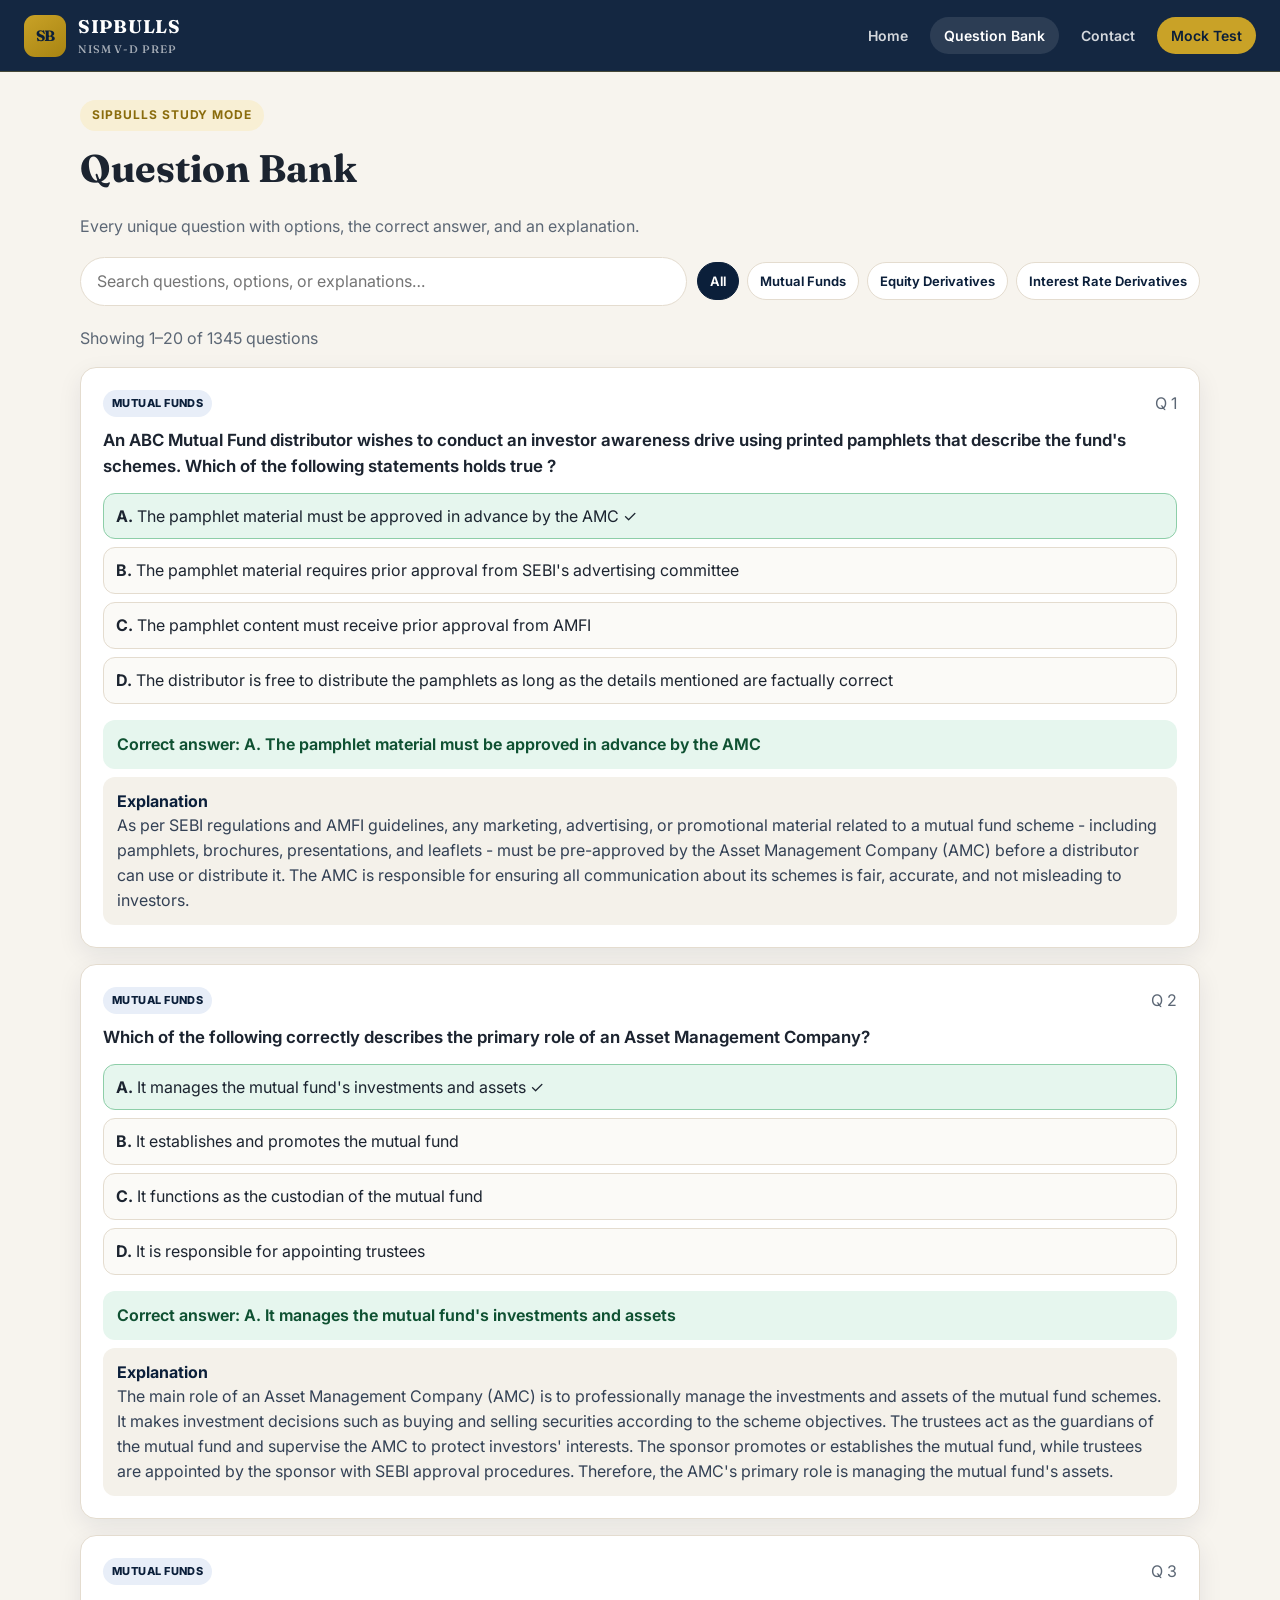
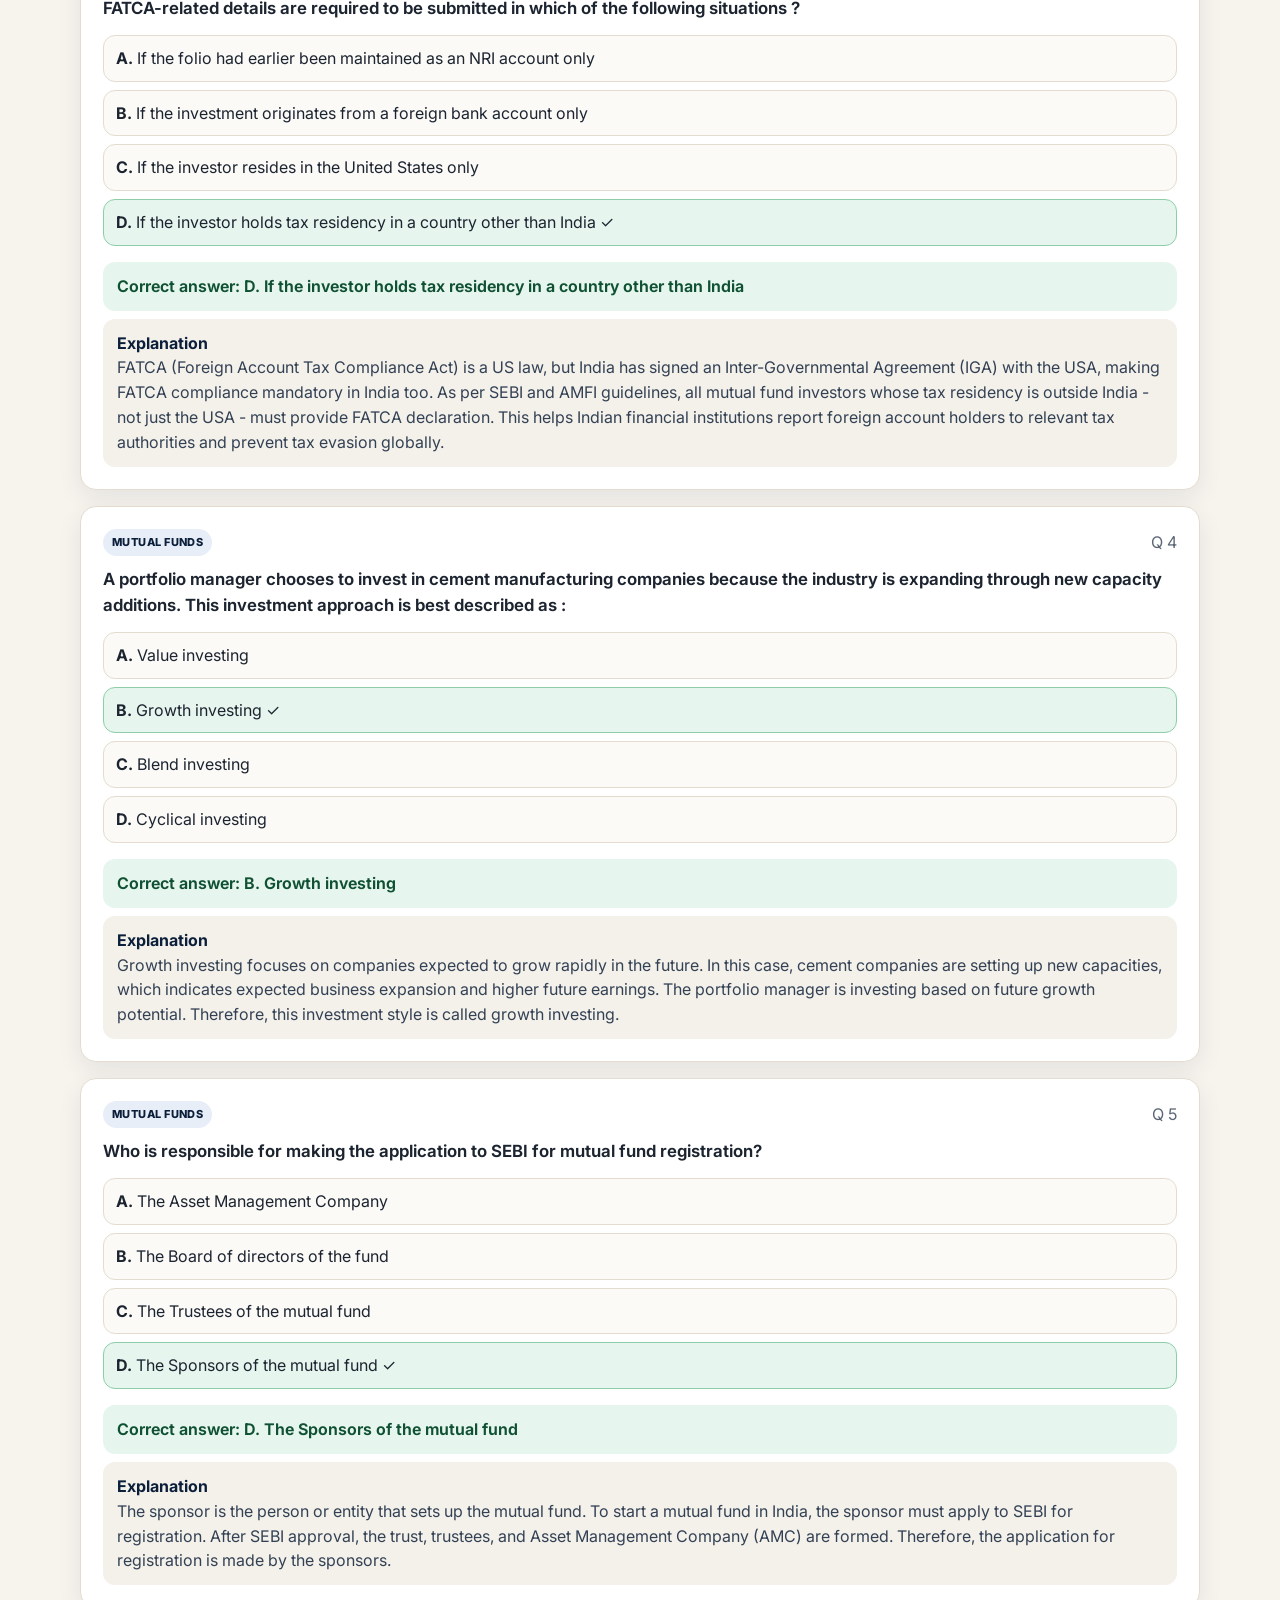
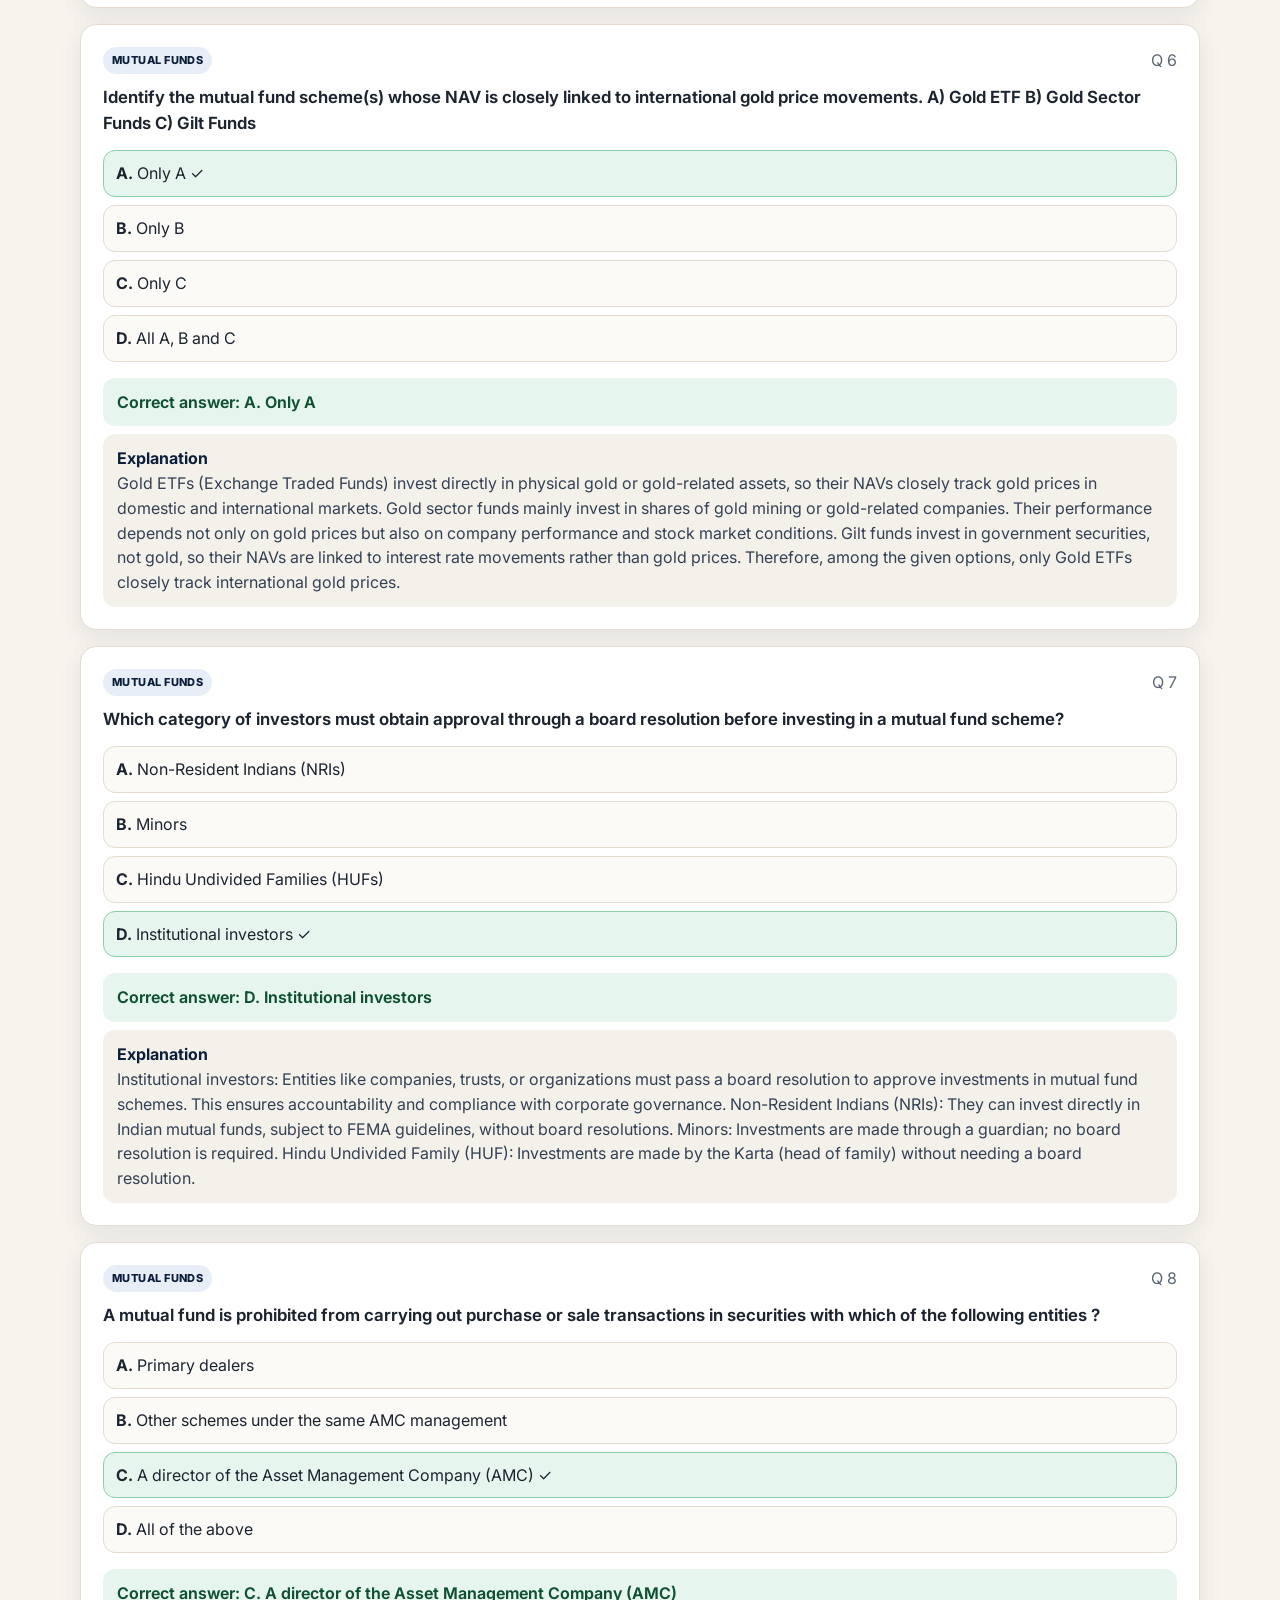
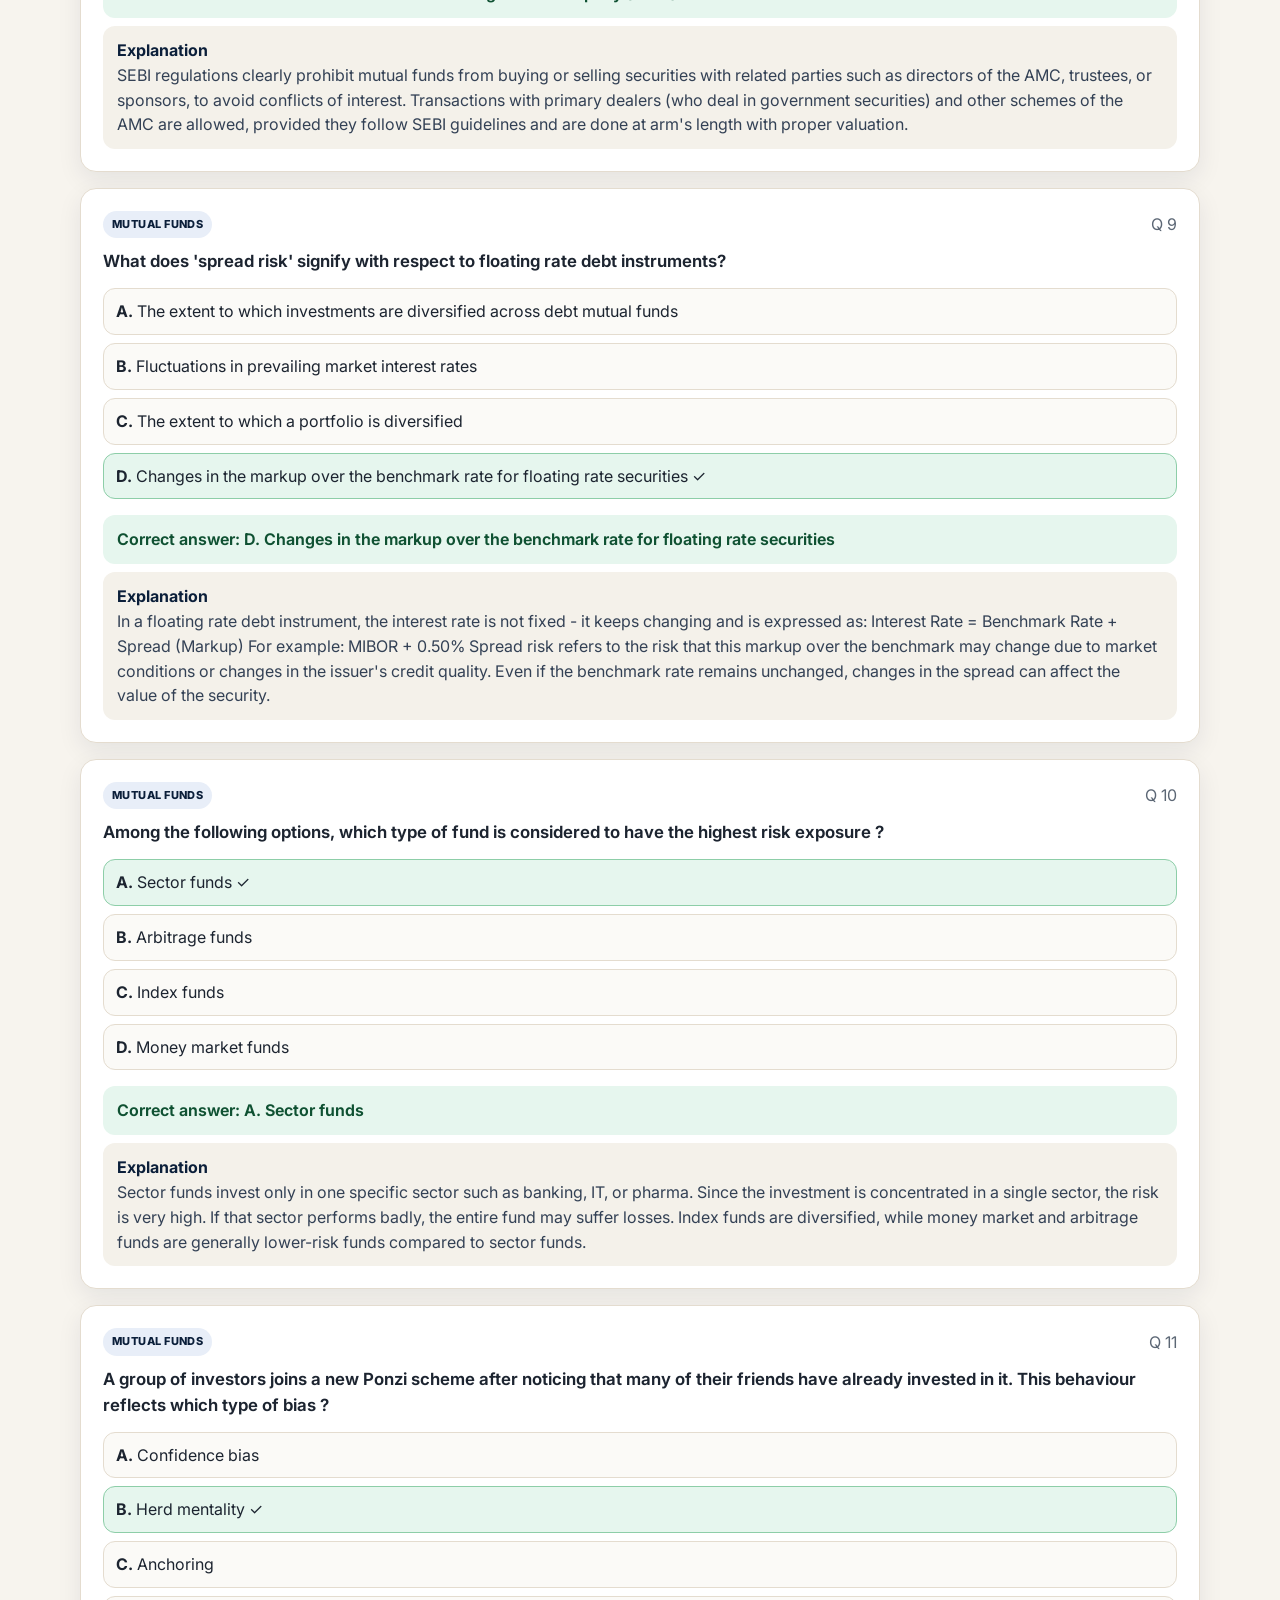
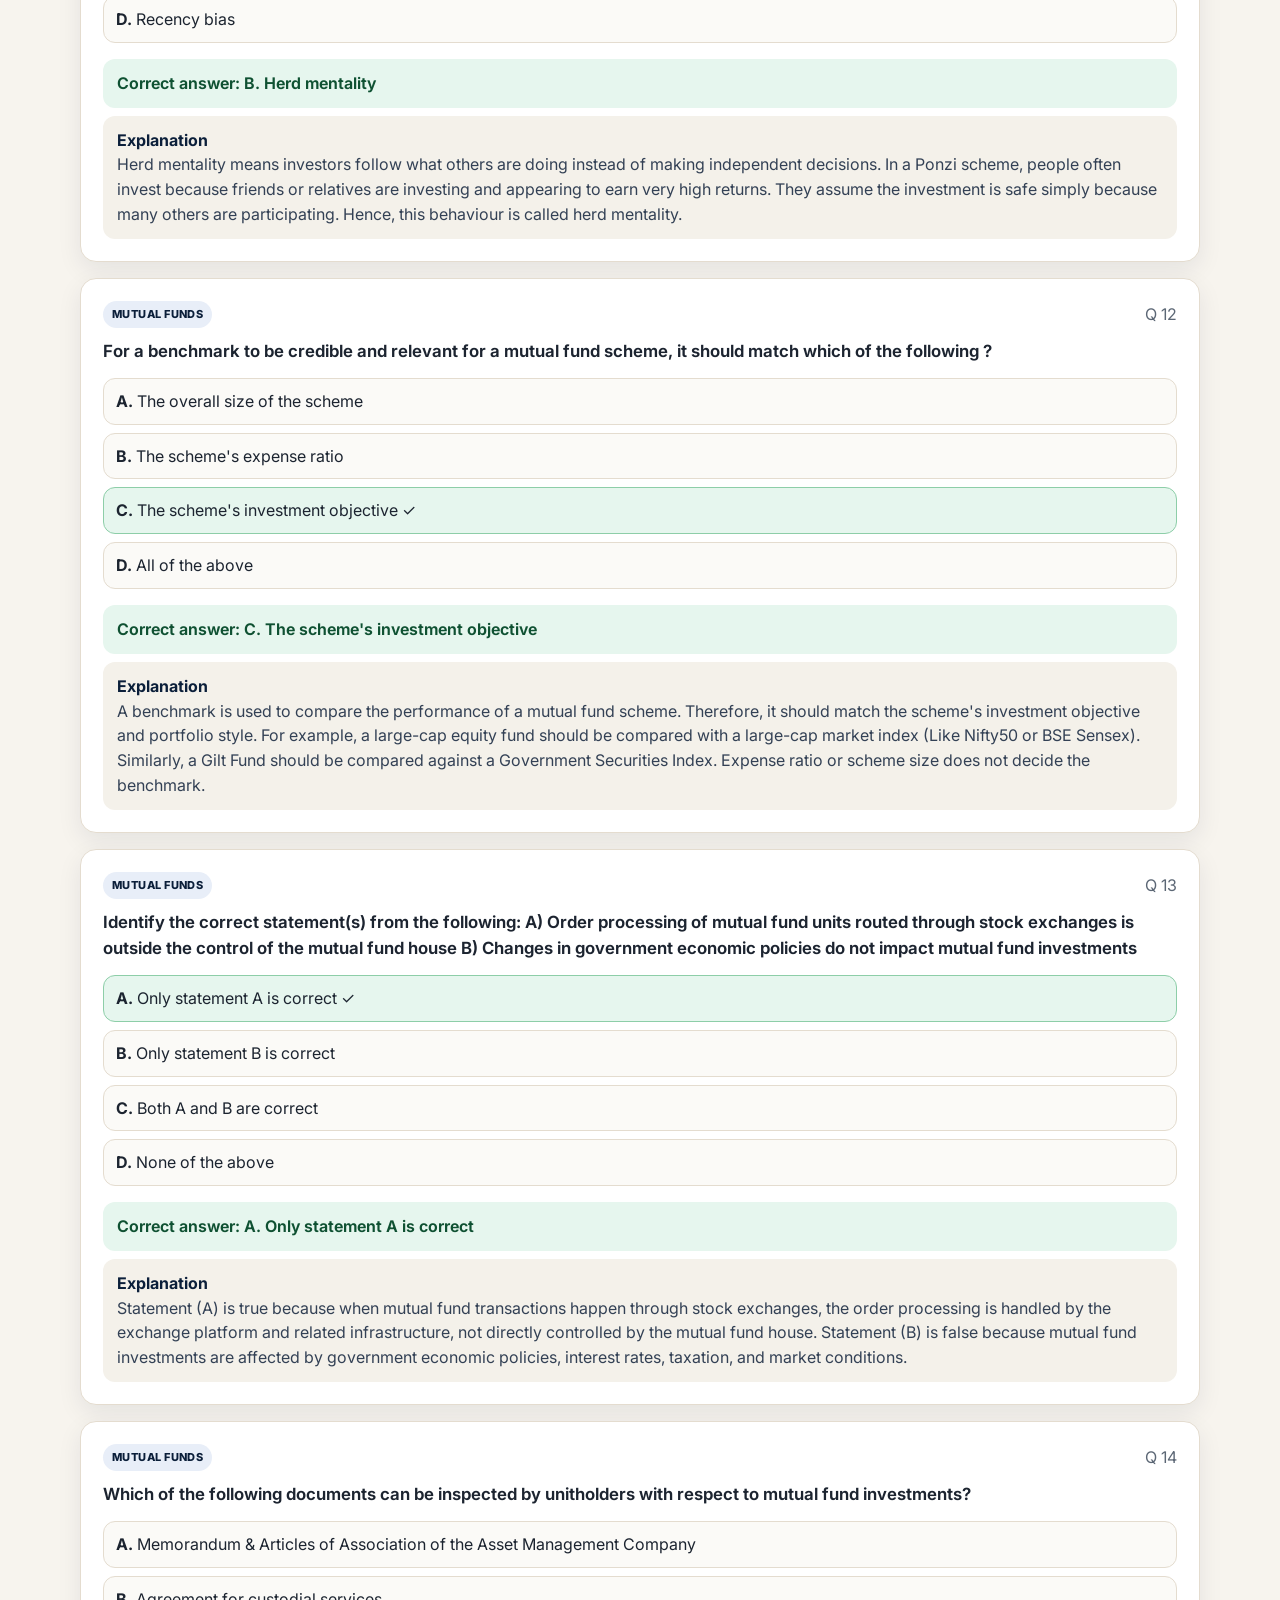
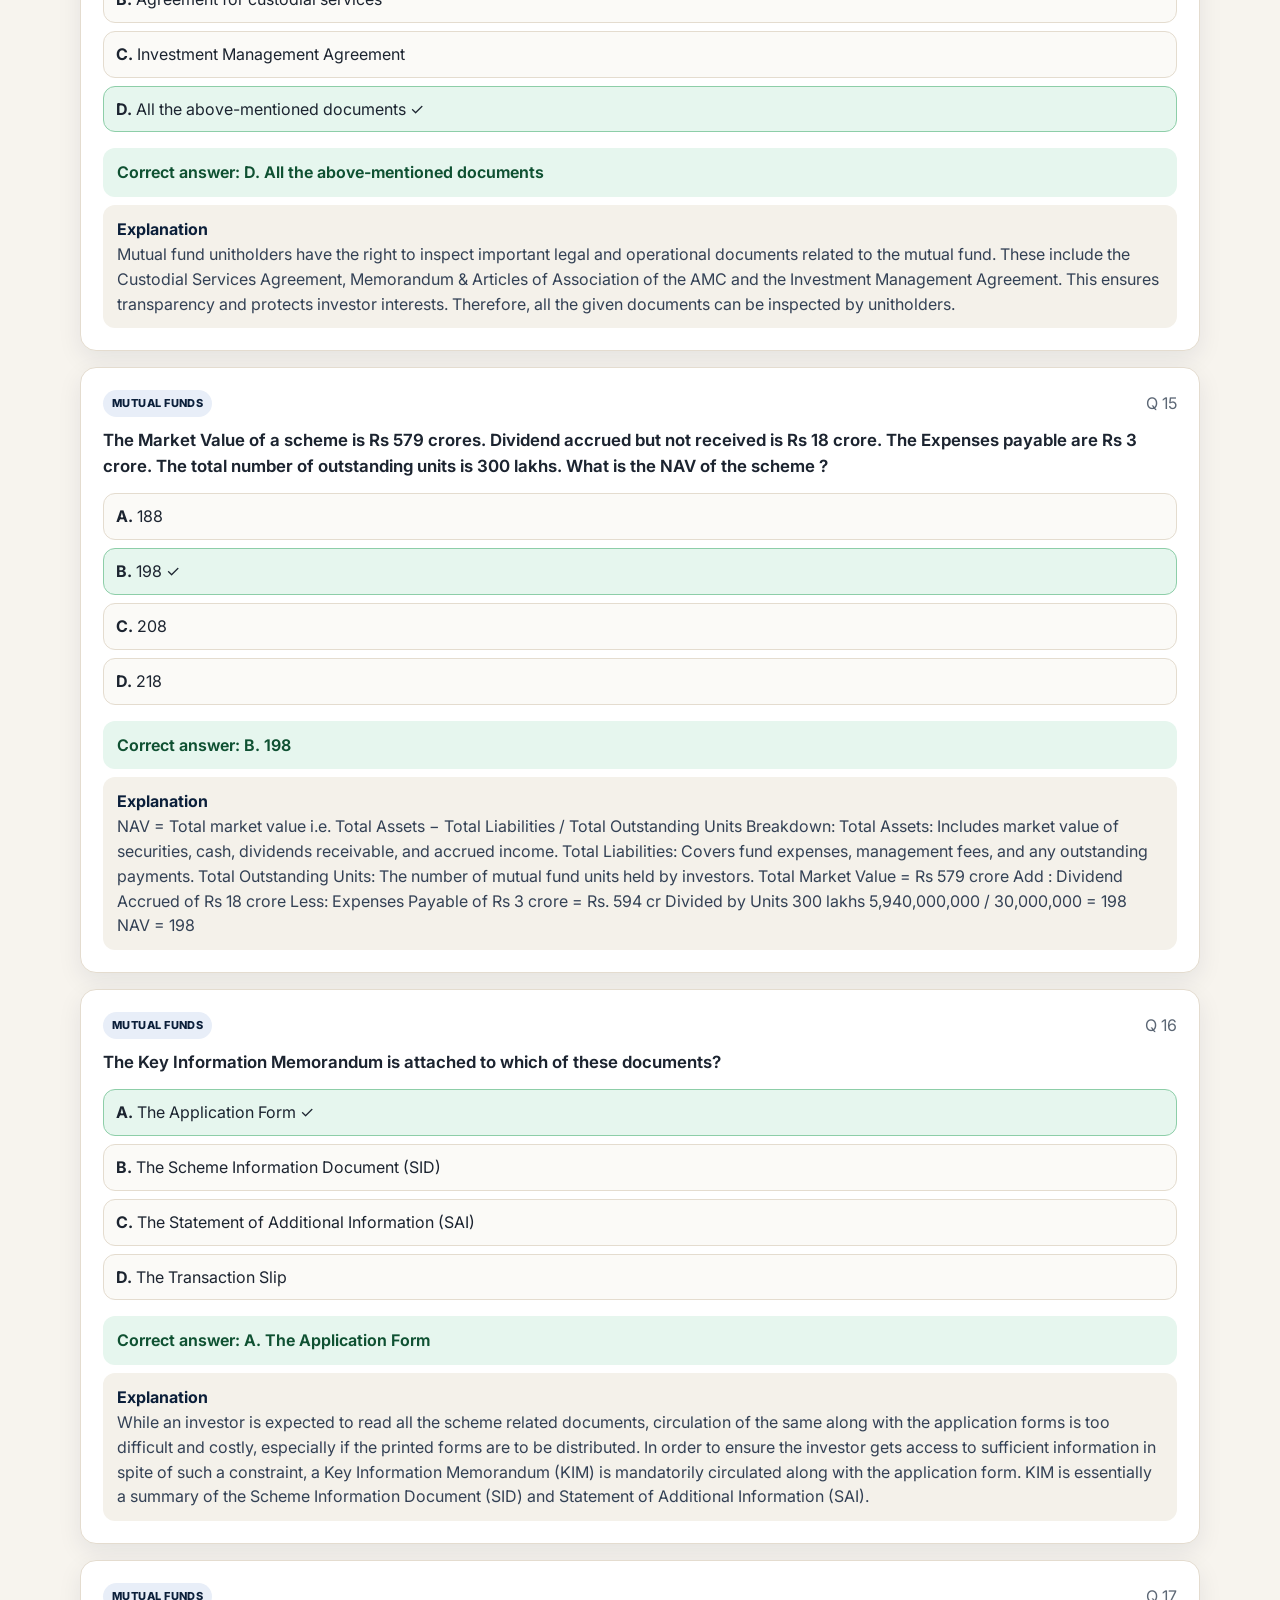
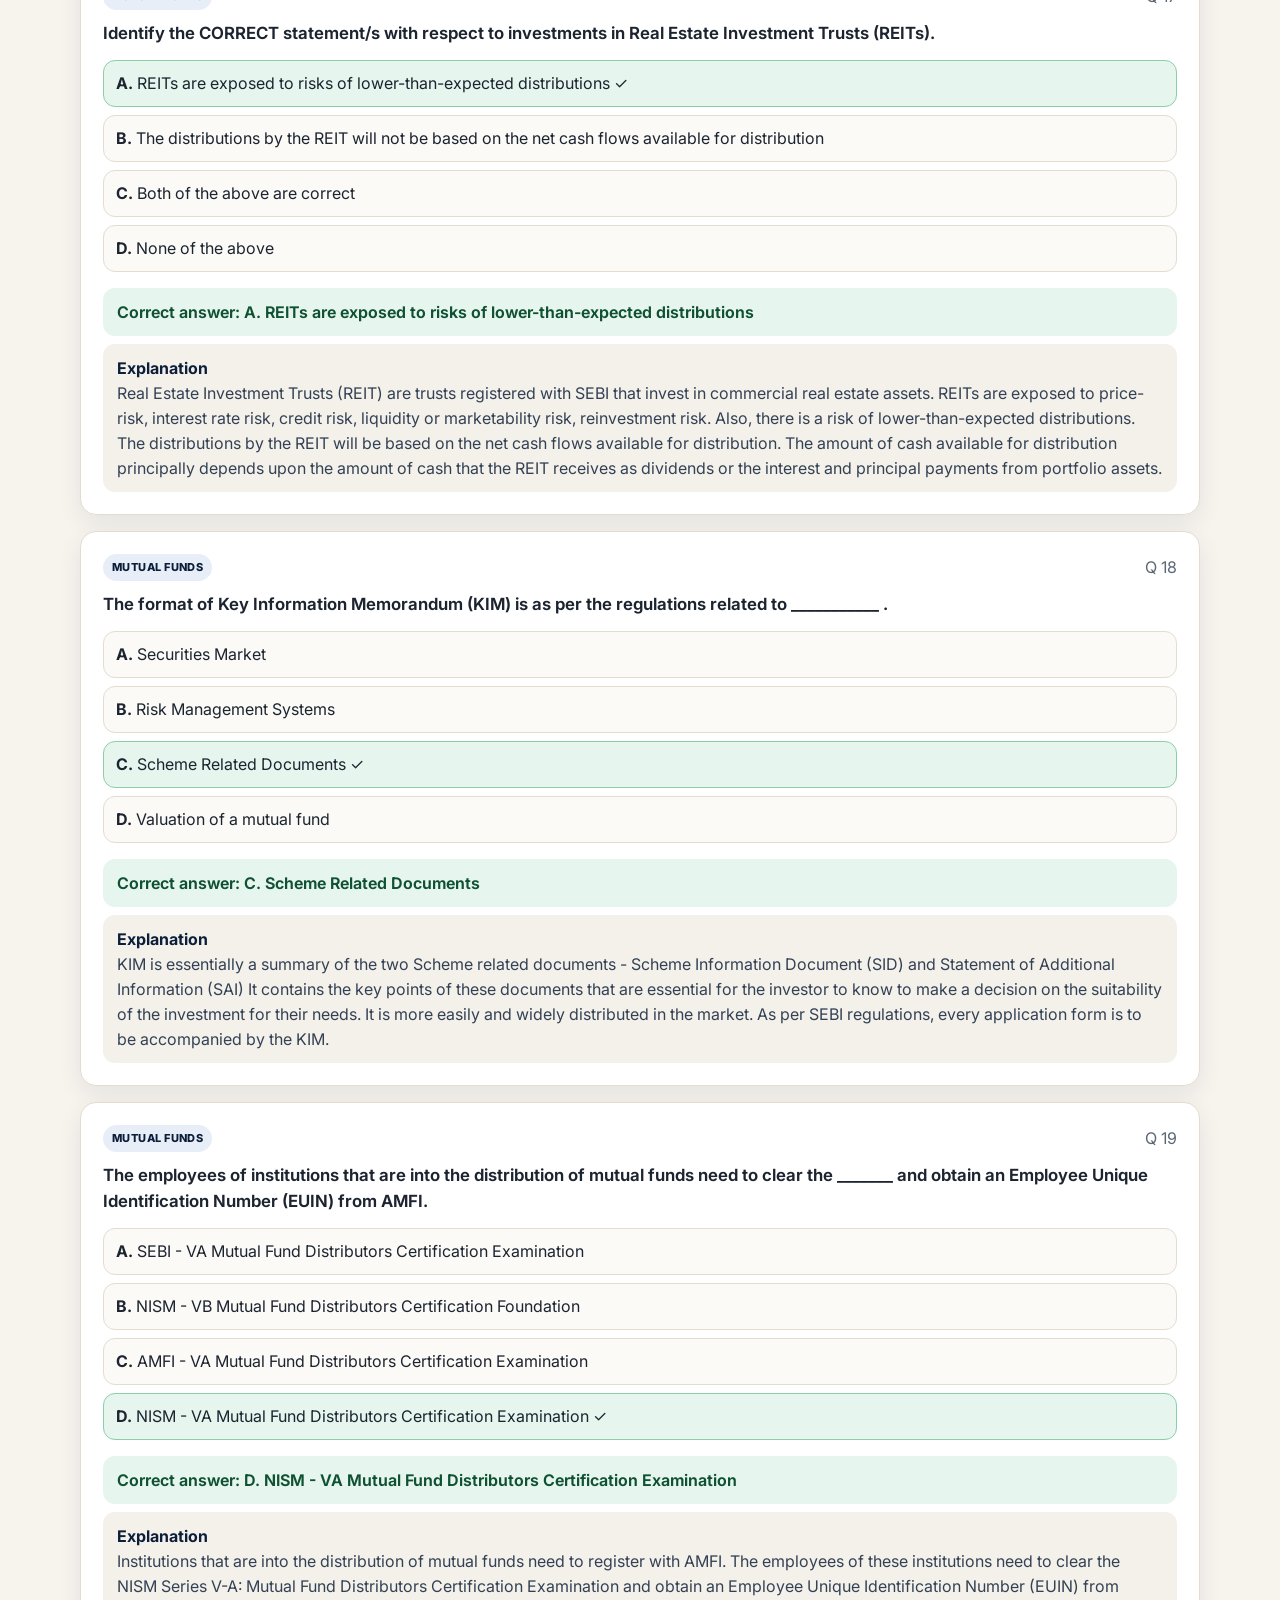
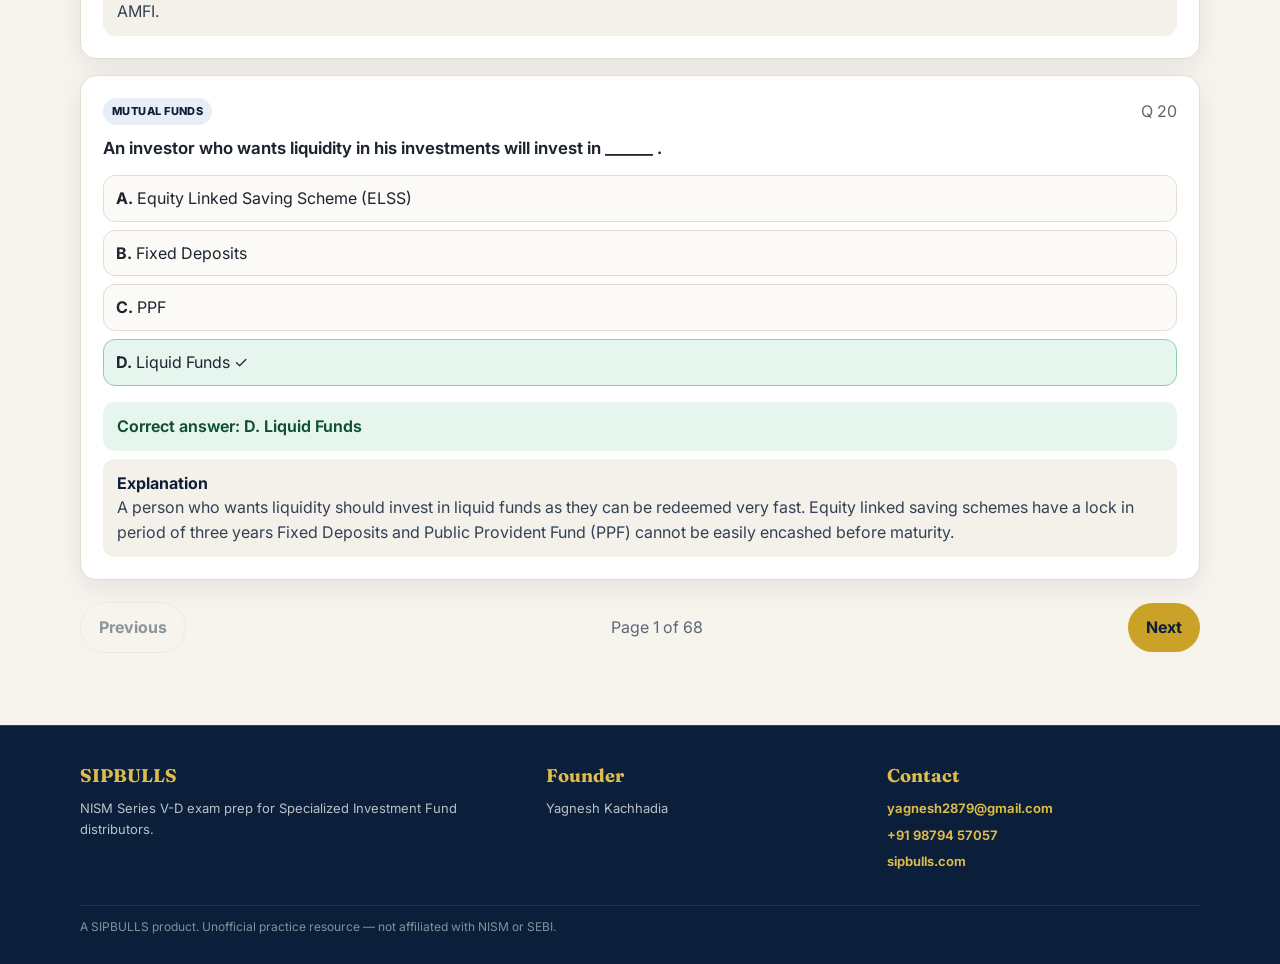
==== bank.html @ f4922ed4 "Publish SIPBULLS NISM V-D prep site" ====
<!DOCTYPE html>
<html lang="en">
<head>
  <meta charset="UTF-8" />
  <meta name="viewport" content="width=device-width, initial-scale=1" />
  <title>Question Bank | SIPBULLS</title>
  <link rel="icon" href="data:image/svg+xml,<svg xmlns='http://www.w3.org/2000/svg' viewBox='0 0 64 64'><rect width='64' height='64' rx='14' fill='%230B1F3A'/><text x='32' y='42' text-anchor='middle' font-size='20' font-family='Georgia' fill='%23C9A227'>SB</text></svg>" />
  <link rel="preconnect" href="https://fonts.googleapis.com" />
  <link rel="preconnect" href="https://fonts.gstatic.com" crossorigin />
  <link href="https://fonts.googleapis.com/css2?family=Fraunces:opsz,wght@9..144,600;9..144,700&family=Inter:wght@400;500;600;700;800&display=swap" rel="stylesheet" />
  <link rel="stylesheet" href="assets/css/styles.css" />
</head>
<body>
  <header class="site-header">
    <a class="brand" href="index.html">
      <span class="brand-mark">SB</span>
      <span class="brand-name">SIPBULLS<small>NISM V-D Prep</small></span>
    </a>
    <nav class="nav">
      <a href="index.html" data-page="home">Home</a>
      <a href="bank.html" data-page="bank" class="active">Question Bank</a>
      <a href="index.html#contact">Contact</a>
      <a class="cta" href="exam.html?new=1" data-page="exam">Mock Test</a>
    </nav>
  </header>

  <main class="wrap page-head">
    <span class="kicker" style="color:#8a6c0d;background:#f8efd4">SIPBULLS study mode</span>
    <h1>Question Bank</h1>
    <p class="muted">Every unique question with options, the correct answer, and an explanation.</p>

    <div class="toolbar">
      <input class="search" id="search" type="search" placeholder="Search questions, options, or explanations…" />
      <div class="chips" id="filters">
        <button class="chip active" data-subject="all">All</button>
        <button class="chip" data-subject="mutual_funds">Mutual Funds</button>
        <button class="chip" data-subject="equity_derivatives">Equity Derivatives</button>
        <button class="chip" data-subject="interest_rate_derivatives">Interest Rate Derivatives</button>
      </div>
    </div>

    <p class="muted" id="status">Loading questions…</p>
    <div class="q-list" id="list"></div>
    <div class="pager" id="pager"></div>
  </main>

  <footer class="site-footer">
    <div class="wrap">
      <div>
        <h3>SIPBULLS</h3>
        <p>NISM Series V-D exam prep for Specialized Investment Fund distributors.</p>
      </div>
      <div>
        <h3>Founder</h3>
        <p>Yagnesh Kachhadia</p>
      </div>
      <div>
        <h3>Contact</h3>
        <ul>
          <li><a href="mailto:yagnesh2879@gmail.com">yagnesh2879@gmail.com</a></li>
          <li><a href="tel:+919879457057">+91 98794 57057</a></li>
          <li><a href="https://sipbulls.com" target="_blank" rel="noopener">sipbulls.com</a></li>
        </ul>
      </div>
      <div class="footer-note">A SIPBULLS product. Unofficial practice resource — not affiliated with NISM or SEBI.</div>
    </div>
  </footer>
  <script type="module" src="assets/js/bank.js"></script>
</body>
</html>
---- assets/css/styles.css ----
:root {
  --navy: #0b1f3a;
  --navy-2: #122a4d;
  --navy-3: #1b3c68;
  --navy-soft: #e8eef8;
  --gold: #c9a227;
  --gold-2: #e0bc4a;
  --gold-soft: #f8efd4;
  --cream: #f7f4ee;
  --cream-2: #efe8db;
  --ink: #1c2430;
  --muted: #5c6775;
  --line: #e4dccf;
  --white: #ffffff;
  --success: #157a48;
  --success-soft: #e6f6ee;
  --danger: #b42318;
  --danger-soft: #fdecec;
  --warn: #9a6700;
  --shadow: 0 18px 50px rgba(11, 31, 58, 0.12);
  --shadow-sm: 0 8px 24px rgba(11, 31, 58, 0.08);
  --radius: 18px;
  --max: 1120px;
  --header-h: 72px;
}

* { box-sizing: border-box; }
html { scroll-behavior: smooth; }
body {
  margin: 0;
  font-family: Inter, "Segoe UI", system-ui, sans-serif;
  color: var(--ink);
  background: var(--cream);
  line-height: 1.55;
  min-height: 100vh;
}

a { color: inherit; text-decoration: none; }
button, input, select { font: inherit; }
img { max-width: 100%; }

.site-header {
  position: sticky;
  top: 0;
  z-index: 40;
  min-height: var(--header-h);
  display: flex;
  align-items: center;
  justify-content: space-between;
  gap: 12px;
  flex-wrap: wrap;
  padding: 10px 24px;
  background: rgba(11, 31, 58, 0.96);
  color: var(--white);
  backdrop-filter: blur(12px);
  border-bottom: 1px solid rgba(201, 162, 39, 0.28);
}

.brand {
  display: flex;
  align-items: center;
  gap: 12px;
  font-weight: 700;
  letter-spacing: 0.01em;
}
.brand-mark {
  width: 42px;
  height: 42px;
  border-radius: 11px;
  background: linear-gradient(145deg, var(--gold), #a88412);
  color: var(--navy);
  display: grid;
  place-items: center;
  font-family: Fraunces, Georgia, serif;
  font-weight: 700;
  font-size: 15px;
  letter-spacing: -0.04em;
}
.brand-name {
  font-family: Fraunces, Georgia, serif;
  font-size: 1.15rem;
  letter-spacing: 0.04em;
}
.brand small {
  display: block;
  font-weight: 500;
  font-size: 11px;
  color: rgba(255,255,255,0.62);
  letter-spacing: 0.08em;
  text-transform: uppercase;
}

.nav {
  display: flex;
  gap: 8px;
}
.nav a, .nav-link {
  color: rgba(255,255,255,0.82);
  padding: 8px 14px;
  border-radius: 999px;
  font-size: 14px;
  font-weight: 600;
}
.nav a:hover, .nav a.active {
  background: rgba(255,255,255,0.1);
  color: var(--white);
}
.nav a.cta {
  background: var(--gold);
  color: var(--navy);
}
.nav a.cta:hover { background: var(--gold-2); }

.hero {
  position: relative;
  overflow: hidden;
  background:
    radial-gradient(1200px 400px at 80% -10%, rgba(201,162,39,0.22), transparent 55%),
    linear-gradient(180deg, var(--navy) 0%, #16345f 100%);
  color: var(--white);
  padding: 72px 24px 88px;
}
.hero-inner, .wrap {
  width: min(var(--max), calc(100% - 40px));
  margin: 0 auto;
}
.kicker {
  display: inline-flex;
  align-items: center;
  gap: 8px;
  padding: 6px 12px;
  border-radius: 999px;
  background: rgba(201,162,39,0.14);
  color: var(--gold-2);
  font-size: 12px;
  font-weight: 700;
  letter-spacing: 0.08em;
  text-transform: uppercase;
}
.hero h1 {
  font-family: Fraunces, Georgia, serif;
  font-size: clamp(2rem, 4.4vw, 3.4rem);
  line-height: 1.12;
  margin: 18px 0 14px;
  max-width: 16ch;
  font-weight: 650;
}
.hero p.lead {
  max-width: 54ch;
  color: rgba(255,255,255,0.78);
  font-size: 1.08rem;
  margin: 0 0 36px;
}

.choice-grid {
  display: grid;
  grid-template-columns: repeat(2, minmax(0, 1fr));
  gap: 20px;
  margin-top: -56px;
  padding-bottom: 12px;
  position: relative;
  z-index: 2;
}
.choice-card {
  background: var(--white);
  border-radius: var(--radius);
  padding: 28px;
  box-shadow: var(--shadow);
  border: 1px solid rgba(11,31,58,0.06);
  display: flex;
  flex-direction: column;
  min-height: 250px;
  transition: transform 0.2s ease, box-shadow 0.2s ease;
}
.choice-card:hover {
  transform: translateY(-4px);
  box-shadow: 0 24px 60px rgba(11,31,58,0.16);
}
.choice-icon {
  width: 48px;
  height: 48px;
  border-radius: 14px;
  display: grid;
  place-items: center;
  background: var(--navy-soft);
  color: var(--navy);
  margin-bottom: 16px;
  font-size: 22px;
}
.choice-card.accent .choice-icon {
  background: var(--gold-soft);
  color: #8a6c0d;
}
.choice-card h2 {
  font-family: Fraunces, Georgia, serif;
  margin: 0 0 8px;
  font-size: 1.6rem;
}
.choice-card p {
  color: var(--muted);
  margin: 0 0 22px;
  flex: 1;
}
.btn {
  display: inline-flex;
  align-items: center;
  justify-content: center;
  gap: 8px;
  border: 0;
  cursor: pointer;
  border-radius: 999px;
  padding: 12px 18px;
  font-weight: 700;
  transition: 0.15s ease;
}
.btn-primary {
  background: var(--navy);
  color: var(--white);
}
.btn-primary:hover { background: var(--navy-3); }
.btn-gold {
  background: var(--gold);
  color: var(--navy);
}
.btn-gold:hover { background: var(--gold-2); }
.btn-ghost {
  background: transparent;
  color: var(--navy);
  border: 1px solid var(--line);
}
.btn-ghost:hover { background: var(--cream-2); }
.btn-danger {
  background: var(--danger);
  color: white;
}
.btn-danger:hover { filter: brightness(0.95); }
.btn:disabled {
  opacity: 0.45;
  cursor: not-allowed;
}

.section { padding: 56px 0; }
.section h2 {
  font-family: Fraunces, Georgia, serif;
  font-size: 1.8rem;
  margin: 0 0 8px;
}
.section .sub {
  color: var(--muted);
  margin: 0 0 28px;
}

.stats {
  display: grid;
  grid-template-columns: repeat(4, minmax(0, 1fr));
  gap: 14px;
}
.stat {
  background: var(--white);
  border: 1px solid var(--line);
  border-radius: 16px;
  padding: 18px;
}
.stat b {
  display: block;
  font-family: Fraunces, Georgia, serif;
  font-size: 1.7rem;
  color: var(--navy);
}
.stat span { color: var(--muted); font-size: 13px; font-weight: 600; }

.weight {
  display: grid;
  gap: 12px;
  margin-top: 28px;
}
.weight-row { display: grid; grid-template-columns: 220px 1fr 52px; gap: 12px; align-items: center; }
.weight-row span { font-size: 14px; font-weight: 600; }
.bar {
  height: 10px;
  background: var(--cream-2);
  border-radius: 999px;
  overflow: hidden;
}
.bar i {
  display: block;
  height: 100%;
  border-radius: inherit;
}
.bar.mf i { width: 45%; background: var(--navy); }
.bar.ed i { width: 35%; background: #2a6f97; }
.bar.ird i { width: 20%; background: var(--gold); }

.site-footer {
  padding: 36px 0 28px;
  color: rgba(255,255,255,0.72);
  font-size: 13px;
  background: var(--navy);
  border-top: 1px solid rgba(201, 162, 39, 0.28);
  margin-top: 24px;
}
.site-footer .wrap {
  display: grid;
  grid-template-columns: 1.4fr 1fr 1fr;
  gap: 28px;
  align-items: start;
}
.site-footer h3 {
  font-family: Fraunces, Georgia, serif;
  color: var(--gold-2);
  margin: 0 0 8px;
  font-size: 1.15rem;
}
.site-footer a { color: var(--gold-2); font-weight: 650; }
.site-footer a:hover { color: var(--white); }
.site-footer p, .site-footer li { margin: 0 0 6px; }
.site-footer ul { list-style: none; padding: 0; margin: 0; }
.footer-note {
  grid-column: 1 / -1;
  padding-top: 12px;
  border-top: 1px solid rgba(255,255,255,0.1);
  color: rgba(255,255,255,0.5);
  font-size: 12px;
}
.contact-grid {
  display: grid;
  grid-template-columns: repeat(3, minmax(0, 1fr));
  gap: 14px;
}
.contact-card {
  background: var(--white);
  border: 1px solid var(--line);
  border-radius: 16px;
  padding: 20px;
  box-shadow: var(--shadow-sm);
}
.contact-card span {
  display: block;
  font-size: 12px;
  font-weight: 800;
  letter-spacing: 0.06em;
  text-transform: uppercase;
  color: var(--gold);
  margin-bottom: 6px;
}
.contact-card a, .contact-card strong {
  color: var(--navy);
  font-size: 1.02rem;
}
body:has(#exam:not(.hidden)) .site-footer { display: none; }

.page-head {
  padding: 28px 0 8px;
}
.page-head h1 {
  font-family: Fraunces, Georgia, serif;
  margin: 8px 0;
  font-size: clamp(1.8rem, 3vw, 2.4rem);
}
.toolbar {
  display: flex;
  flex-wrap: wrap;
  gap: 10px;
  align-items: center;
  margin: 18px 0 20px;
}
.search {
  flex: 1;
  min-width: 220px;
  background: var(--white);
  border: 1px solid var(--line);
  border-radius: 999px;
  padding: 11px 16px;
  outline: none;
}
.search:focus { border-color: var(--navy-3); box-shadow: 0 0 0 4px rgba(27,60,104,0.12); }
.chips { display: flex; flex-wrap: wrap; gap: 8px; }
.chip {
  border: 1px solid var(--line);
  background: var(--white);
  border-radius: 999px;
  padding: 8px 12px;
  cursor: pointer;
  font-weight: 650;
  font-size: 13px;
  color: var(--navy);
}
.chip.active {
  background: var(--navy);
  color: white;
  border-color: var(--navy);
}

.q-list { display: grid; gap: 16px; }
.q-card {
  background: var(--white);
  border: 1px solid var(--line);
  border-radius: 16px;
  padding: 22px;
  box-shadow: var(--shadow-sm);
}
.q-meta {
  display: flex;
  justify-content: space-between;
  gap: 10px;
  align-items: center;
  margin-bottom: 10px;
}
.badge {
  font-size: 11px;
  font-weight: 800;
  letter-spacing: 0.04em;
  text-transform: uppercase;
  padding: 5px 9px;
  border-radius: 999px;
}
.badge.mutual_funds { background: var(--navy-soft); color: var(--navy); }
.badge.equity_derivatives { background: #e4f2f8; color: #1b5878; }
.badge.interest_rate_derivatives { background: var(--gold-soft); color: #7a5d0c; }
.q-stem {
  font-size: 1.05rem;
  font-weight: 650;
  margin: 0 0 14px;
  white-space: pre-wrap;
}
.options { display: grid; gap: 8px; margin: 0 0 16px; }
.option {
  border: 1px solid var(--line);
  border-radius: 12px;
  padding: 10px 12px;
  background: #fbfaf7;
}
.option.correct {
  border-color: #8dcea8;
  background: var(--success-soft);
}
.option.wrong {
  border-color: #f0b4b0;
  background: var(--danger-soft);
}
.option.chosen { outline: 2px solid var(--navy-3); }
.answer-box, .explain-box {
  border-radius: 12px;
  padding: 12px 14px;
  margin-top: 8px;
}
.answer-box { background: var(--success-soft); color: #0f5132; font-weight: 650; }
.explain-box { background: #f4f1ea; color: #334155; }
.explain-box strong { color: var(--navy); }

.pager {
  display: flex;
  justify-content: space-between;
  align-items: center;
  gap: 12px;
  margin: 22px 0 40px;
  flex-wrap: wrap;
}
.muted { color: var(--muted); }

.exam-shell {
  height: calc(100vh - var(--header-h));
  min-height: 0;
  display: grid;
  grid-template-rows: auto minmax(0, 1fr) auto;
}
.exam-top {
  background: var(--white);
  border-bottom: 1px solid var(--line);
  padding: 12px 20px;
  display: flex;
  justify-content: space-between;
  align-items: center;
  gap: 16px;
  flex-wrap: wrap;
  z-index: 2;
}
.timer {
  font-variant-numeric: tabular-nums;
  font-weight: 800;
  background: var(--navy);
  color: white;
  padding: 8px 14px;
  border-radius: 999px;
  letter-spacing: 0.04em;
  flex-shrink: 0;
}
.timer.warn { background: var(--danger); }
.exam-body {
  display: grid;
  grid-template-columns: minmax(0, 1fr) 300px;
  gap: 0;
  min-height: 0;
}
.exam-main { padding: 24px; overflow: auto; }
.exam-side {
  background: var(--white);
  border-left: 1px solid var(--line);
  padding: 16px;
  overflow: auto;
}
.palette {
  display: grid;
  grid-template-columns: repeat(5, 1fr);
  gap: 8px;
}
.pal {
  height: 38px;
  border-radius: 10px;
  border: 1px solid var(--line);
  background: var(--cream);
  cursor: pointer;
  font-weight: 700;
  font-size: 13px;
}
.pal.current { outline: 2px solid var(--navy); background: var(--navy-soft); }
.pal.answered { background: #d9efe4; border-color: #9fd4b6; }
.pal.marked { background: var(--gold-soft); border-color: #e0bc4a; }
.legend { display: flex; flex-wrap: wrap; gap: 8px; margin: 12px 0 16px; font-size: 12px; color: var(--muted); }
.legend i { display: inline-block; width: 10px; height: 10px; border-radius: 3px; margin-right: 4px; }

.opt-btn {
  display: flex;
  gap: 10px;
  align-items: flex-start;
  width: 100%;
  text-align: left;
  background: var(--white);
  border: 1px solid var(--line);
  border-radius: 12px;
  padding: 12px;
  cursor: pointer;
}
.opt-btn:hover { border-color: var(--navy-3); }
.opt-btn.selected {
  border-color: var(--navy);
  background: var(--navy-soft);
}
.opt-key {
  width: 26px;
  height: 26px;
  border-radius: 8px;
  background: var(--cream-2);
  display: grid;
  place-items: center;
  font-weight: 800;
  flex: none;
}
.exam-actions {
  display: flex;
  gap: 10px;
  flex-wrap: wrap;
  padding: 14px 24px;
  background: var(--white);
  border-top: 1px solid var(--line);
  justify-content: space-between;
  z-index: 2;
}
.exam-actions .group { display: flex; gap: 10px; flex-wrap: wrap; }

.panel {
  background: var(--white);
  border: 1px solid var(--line);
  border-radius: 18px;
  padding: 28px;
  box-shadow: var(--shadow-sm);
  max-width: 760px;
  margin: 40px auto;
}
.panel h1 { font-family: Fraunces, Georgia, serif; margin-top: 0; }
.rules { display: grid; gap: 10px; margin: 18px 0 24px; }
.rules li { margin-left: 18px; }

.result-hero {
  text-align: center;
  padding: 28px 16px 8px;
}
.result-score {
  font-family: Fraunces, Georgia, serif;
  font-size: clamp(3rem, 8vw, 5rem);
  line-height: 1;
  margin: 8px 0;
}
.pass { color: var(--success); }
.fail { color: var(--danger); }
.pill {
  display: inline-block;
  padding: 6px 12px;
  border-radius: 999px;
  font-weight: 800;
  letter-spacing: 0.04em;
}
.pill.pass { background: var(--success-soft); color: var(--success); }
.pill.fail { background: var(--danger-soft); color: var(--danger); }

.bars { display: grid; gap: 14px; margin: 8px 0 28px; }
.sub-bar-track {
  height: 12px;
  background: var(--cream-2);
  border-radius: 999px;
  overflow: hidden;
}
.sub-bar-track span { display: block; height: 100%; background: var(--navy); }

.hidden { display: none !important; }
.loading, .empty {
  text-align: center;
  padding: 48px 16px;
  color: var(--muted);
}

.review-nav {
  display: flex;
  gap: 8px;
  margin: 0 0 16px;
  flex-wrap: wrap;
}

@media (max-width: 980px) {
  .choice-grid, .stats, .exam-body, .site-footer .wrap, .contact-grid { grid-template-columns: 1fr; }
  .weight-row { grid-template-columns: 1fr; }
  .hero { padding-top: 48px; }
  .nav { display: flex; flex-wrap: wrap; justify-content: flex-end; }
  .nav a { padding: 6px 10px; font-size: 12px; }
  .exam-side { border-left: 0; border-top: 1px solid var(--line); }
  .site-header {
    height: auto;
    min-height: var(--header-h);
    padding: 10px 16px;
    gap: 8px;
    flex-wrap: wrap;
  }
}

@media (max-width: 520px) {
  .choice-card { min-height: 0; }
  .palette { grid-template-columns: repeat(6, 1fr); }
}
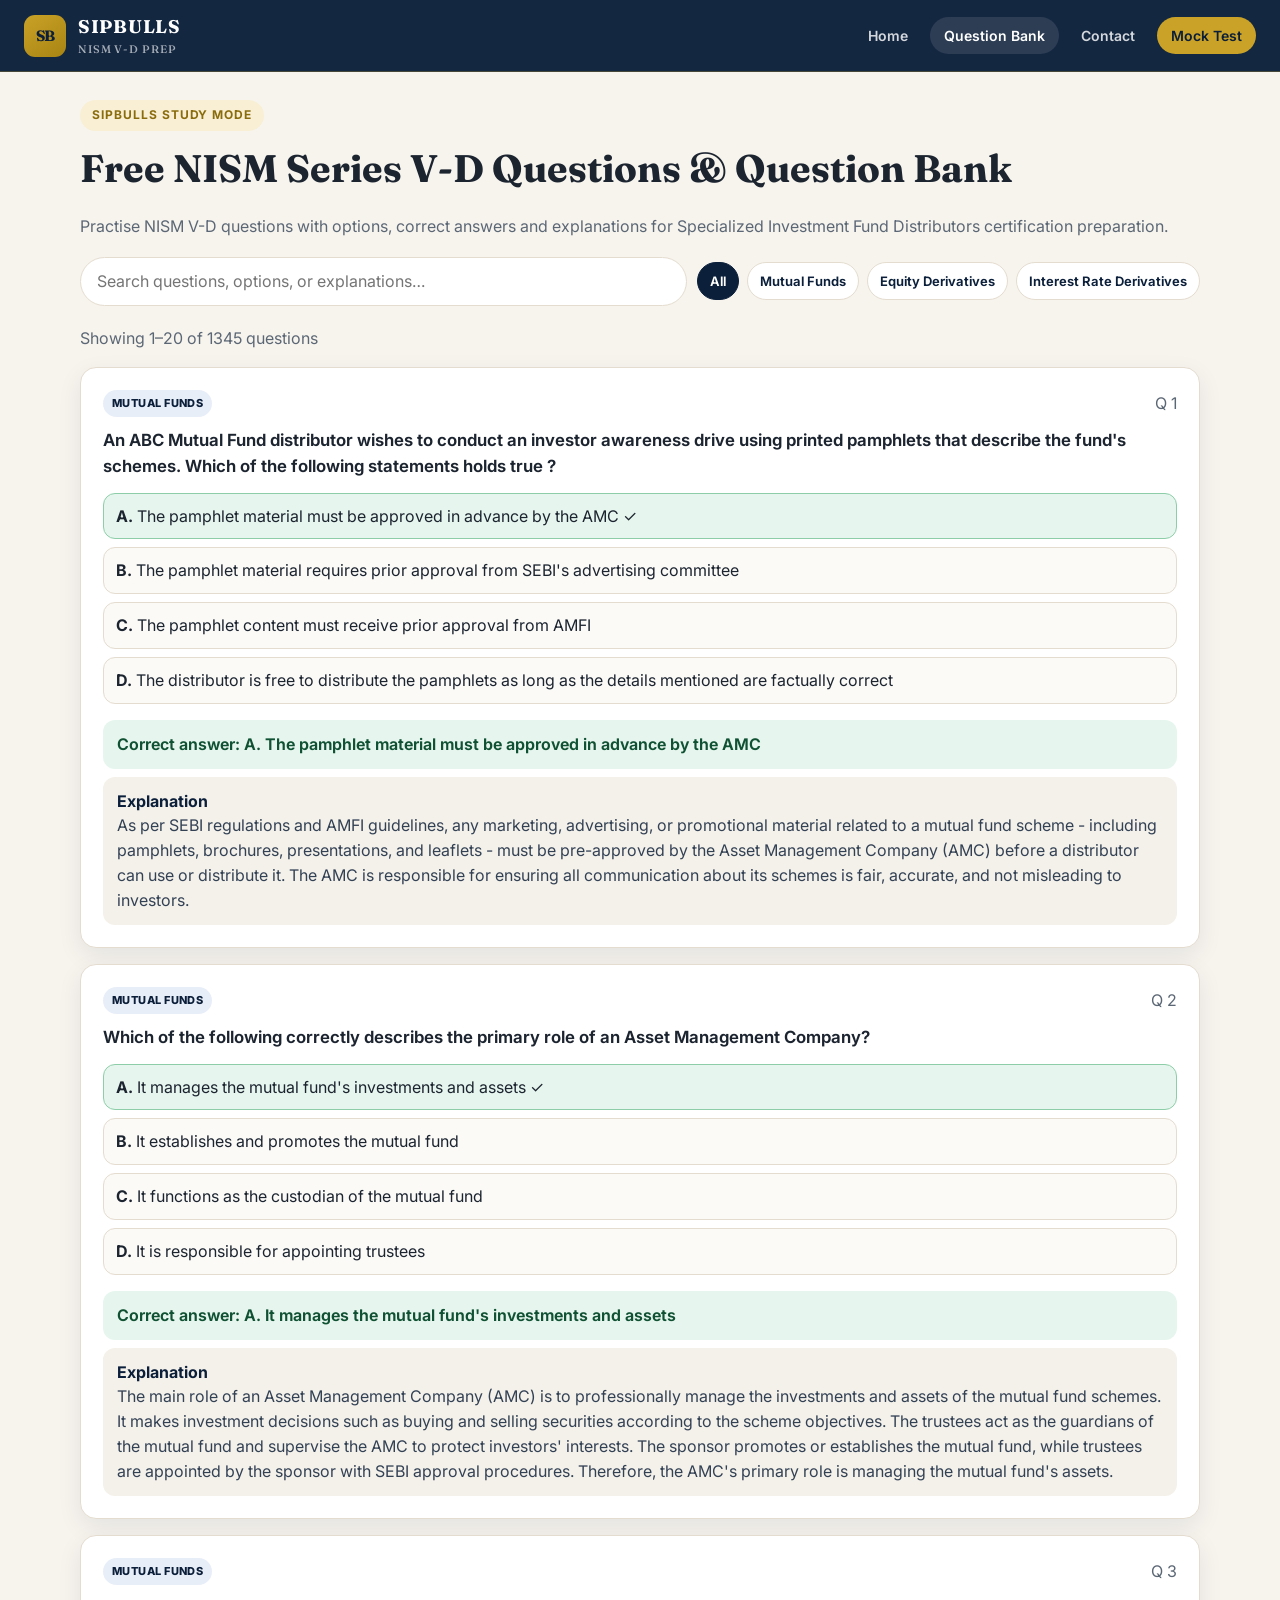
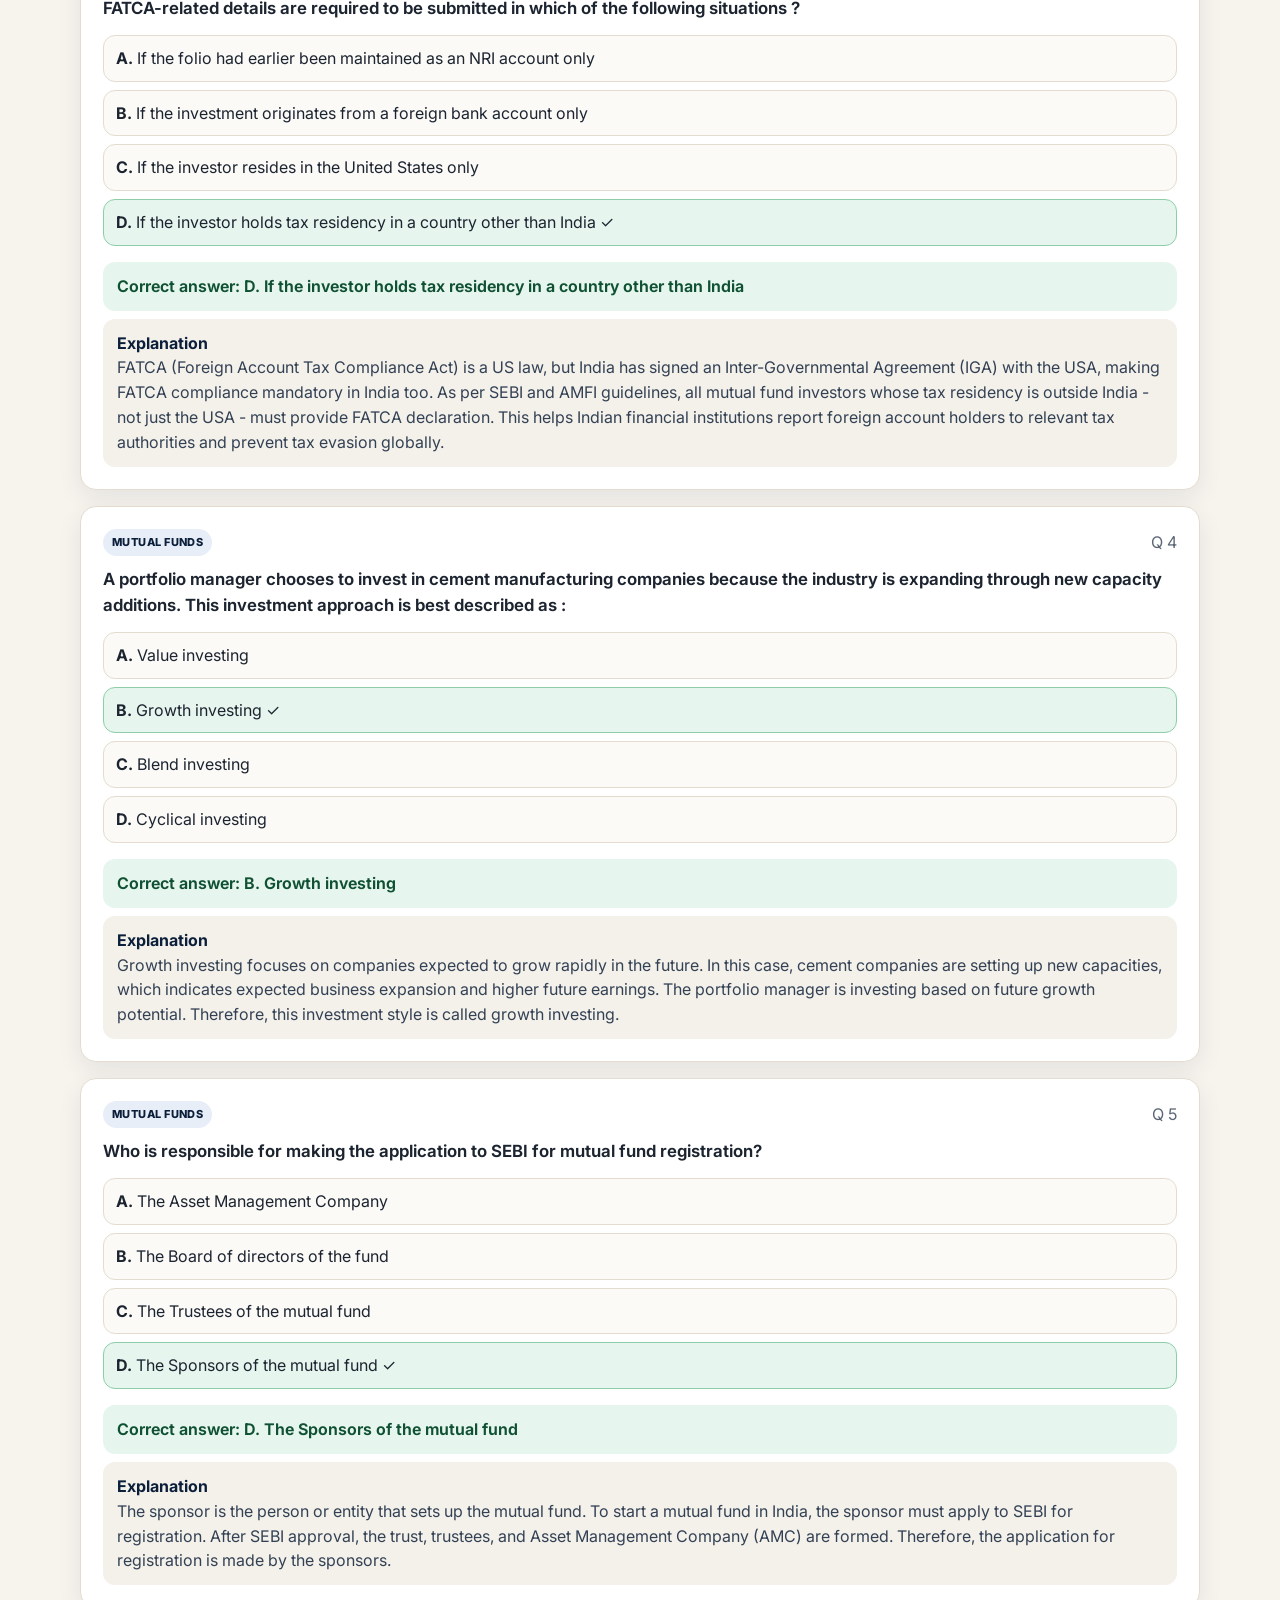
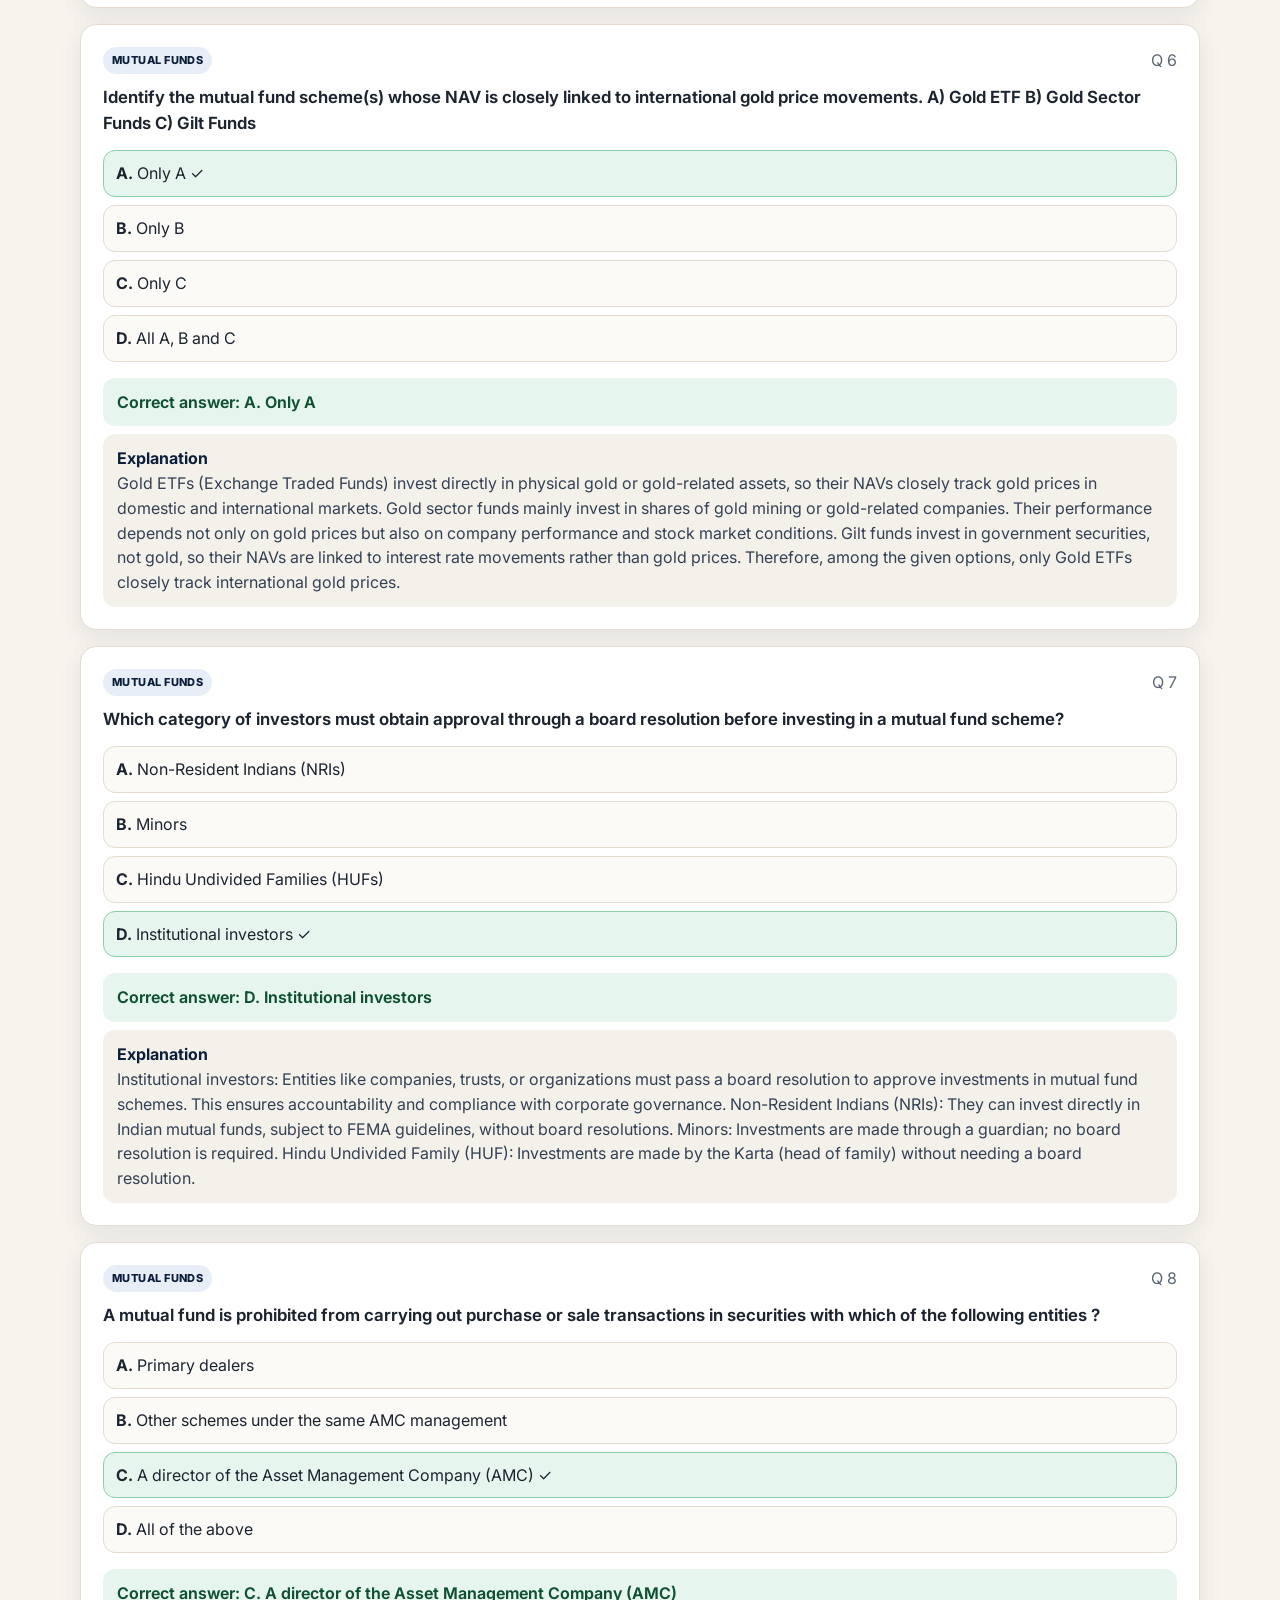
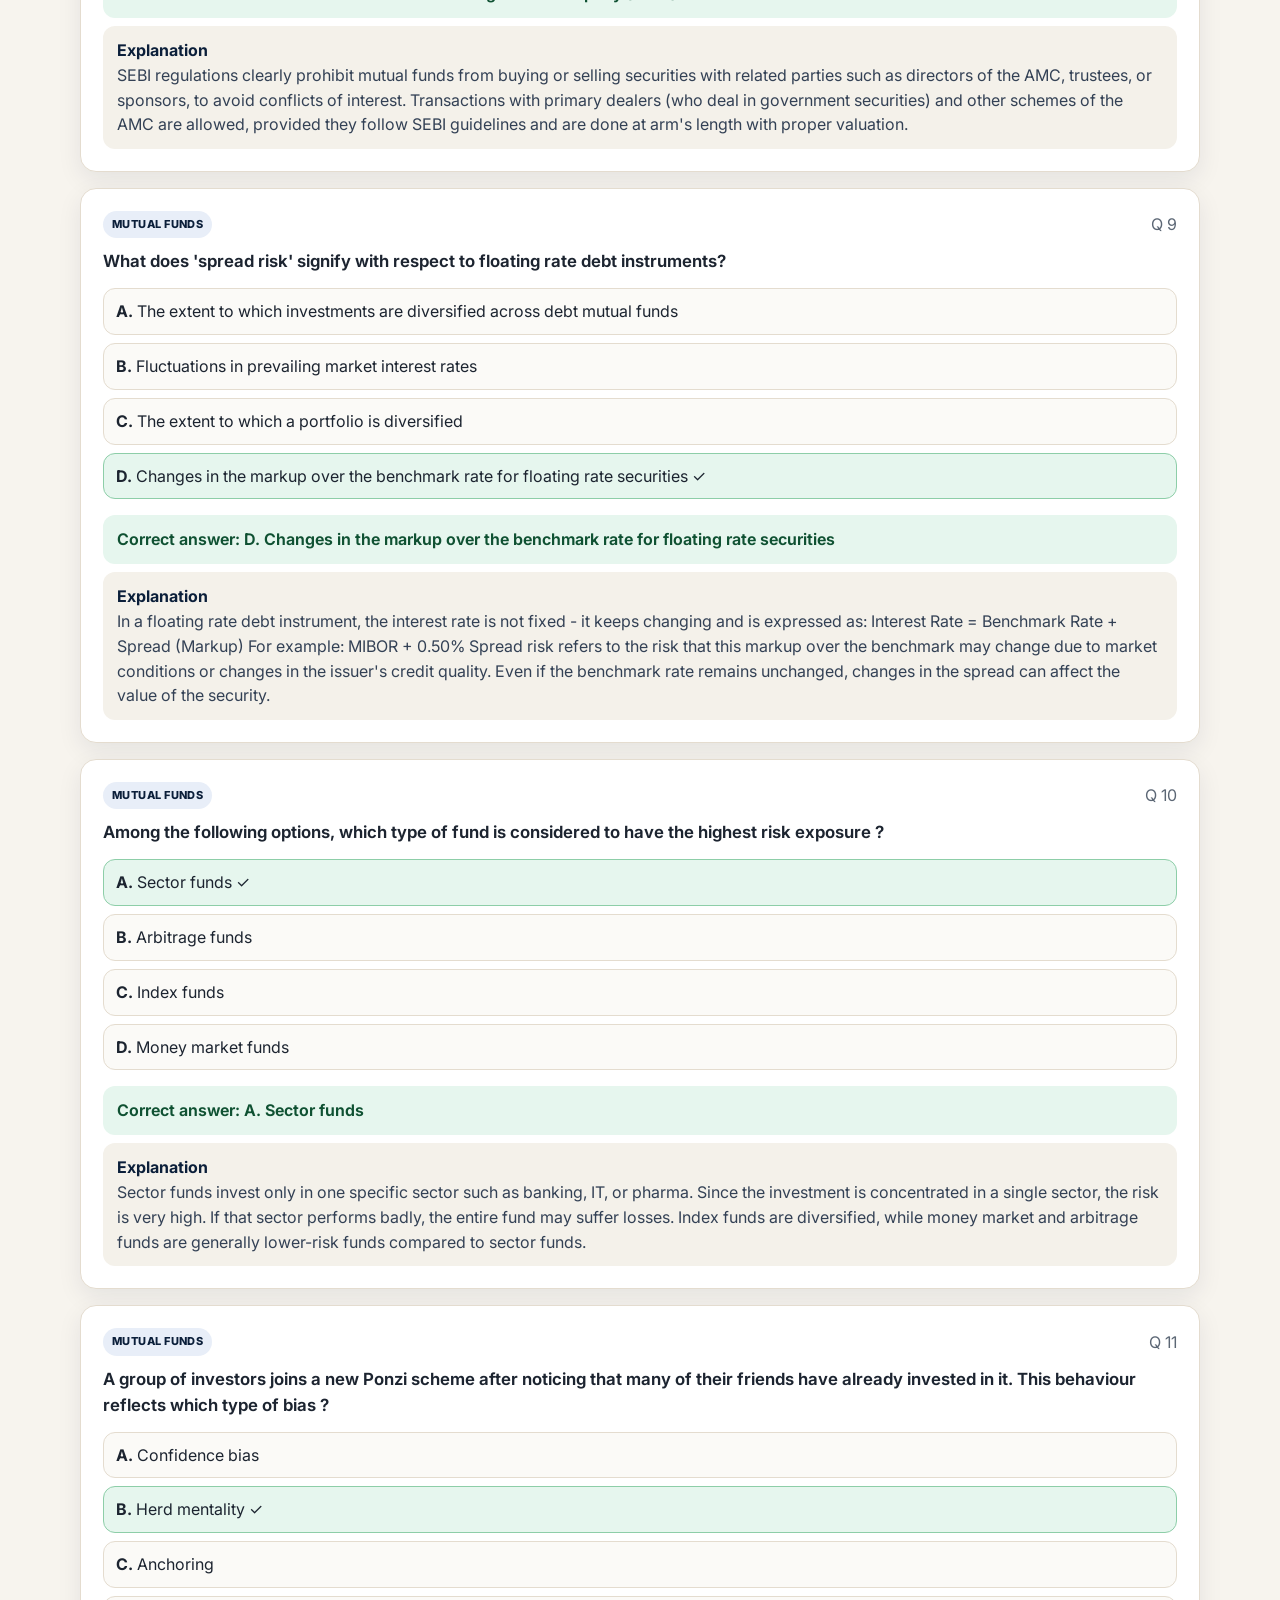
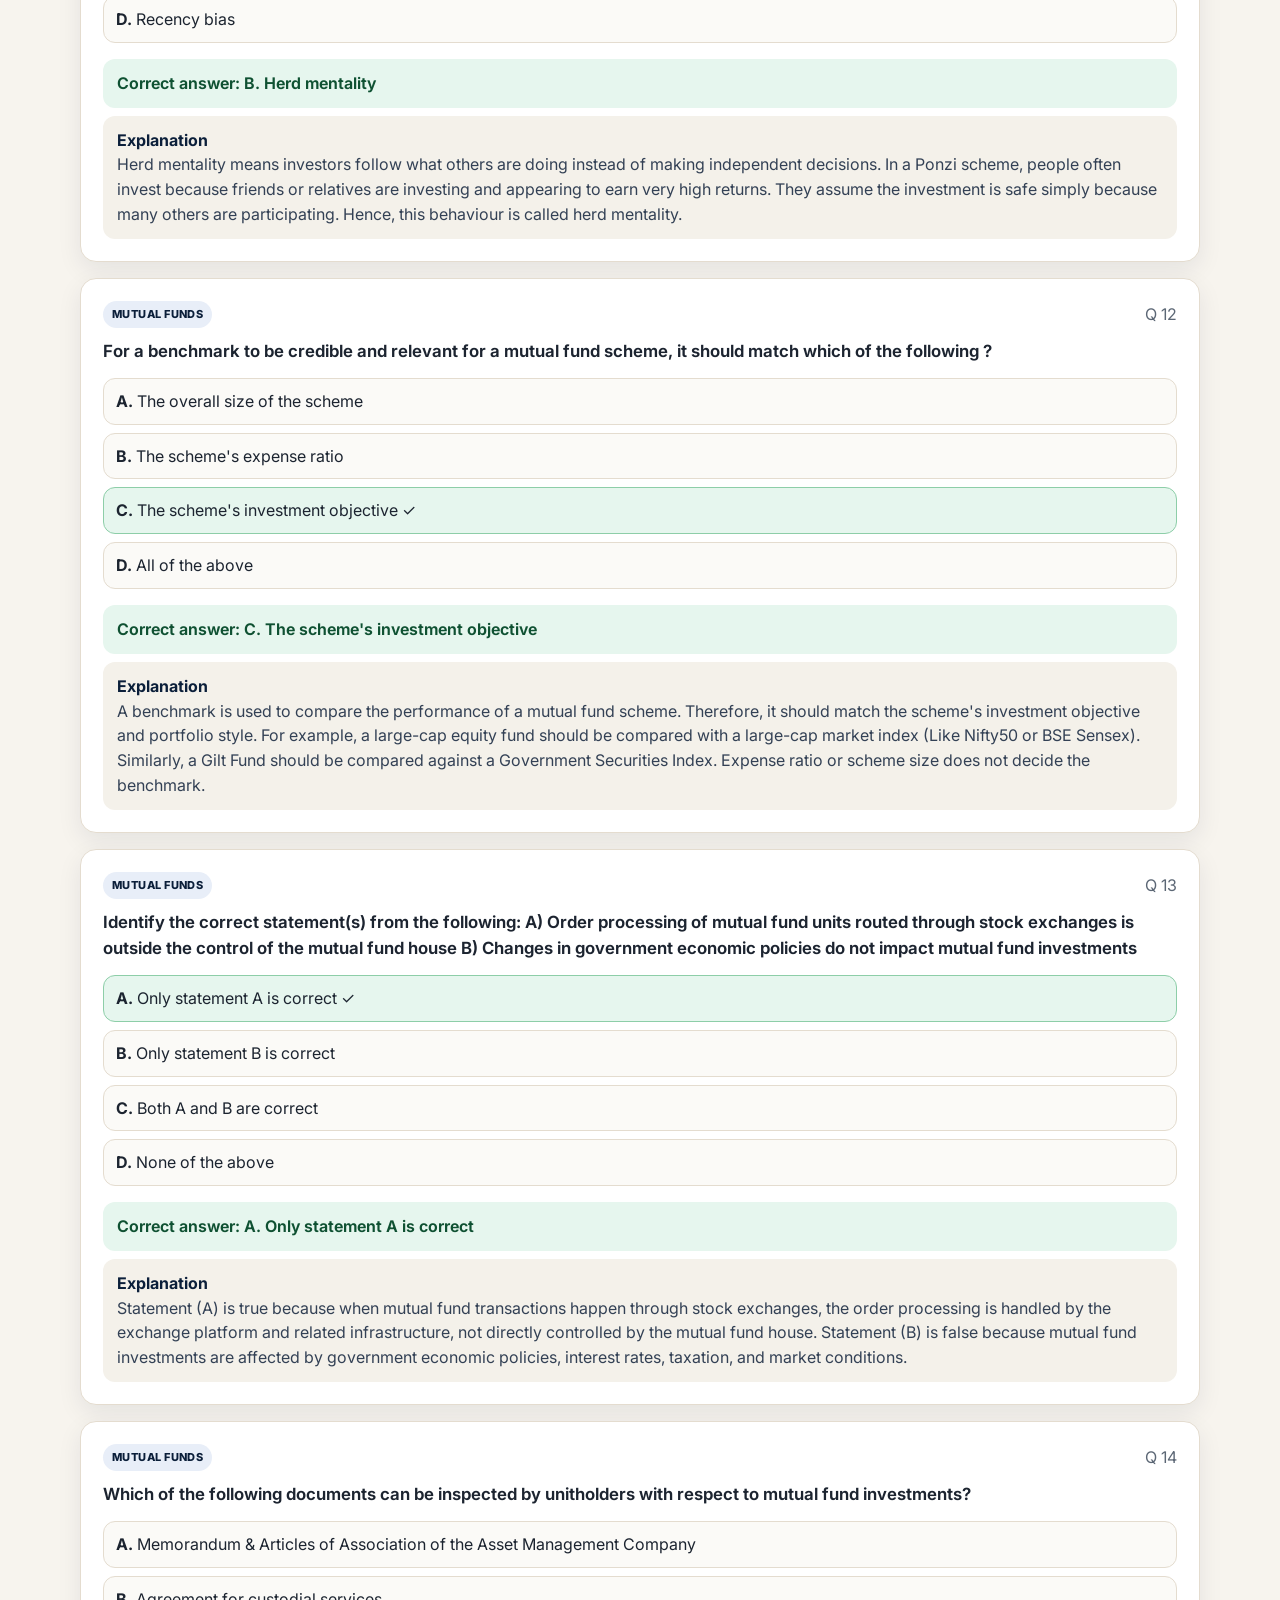
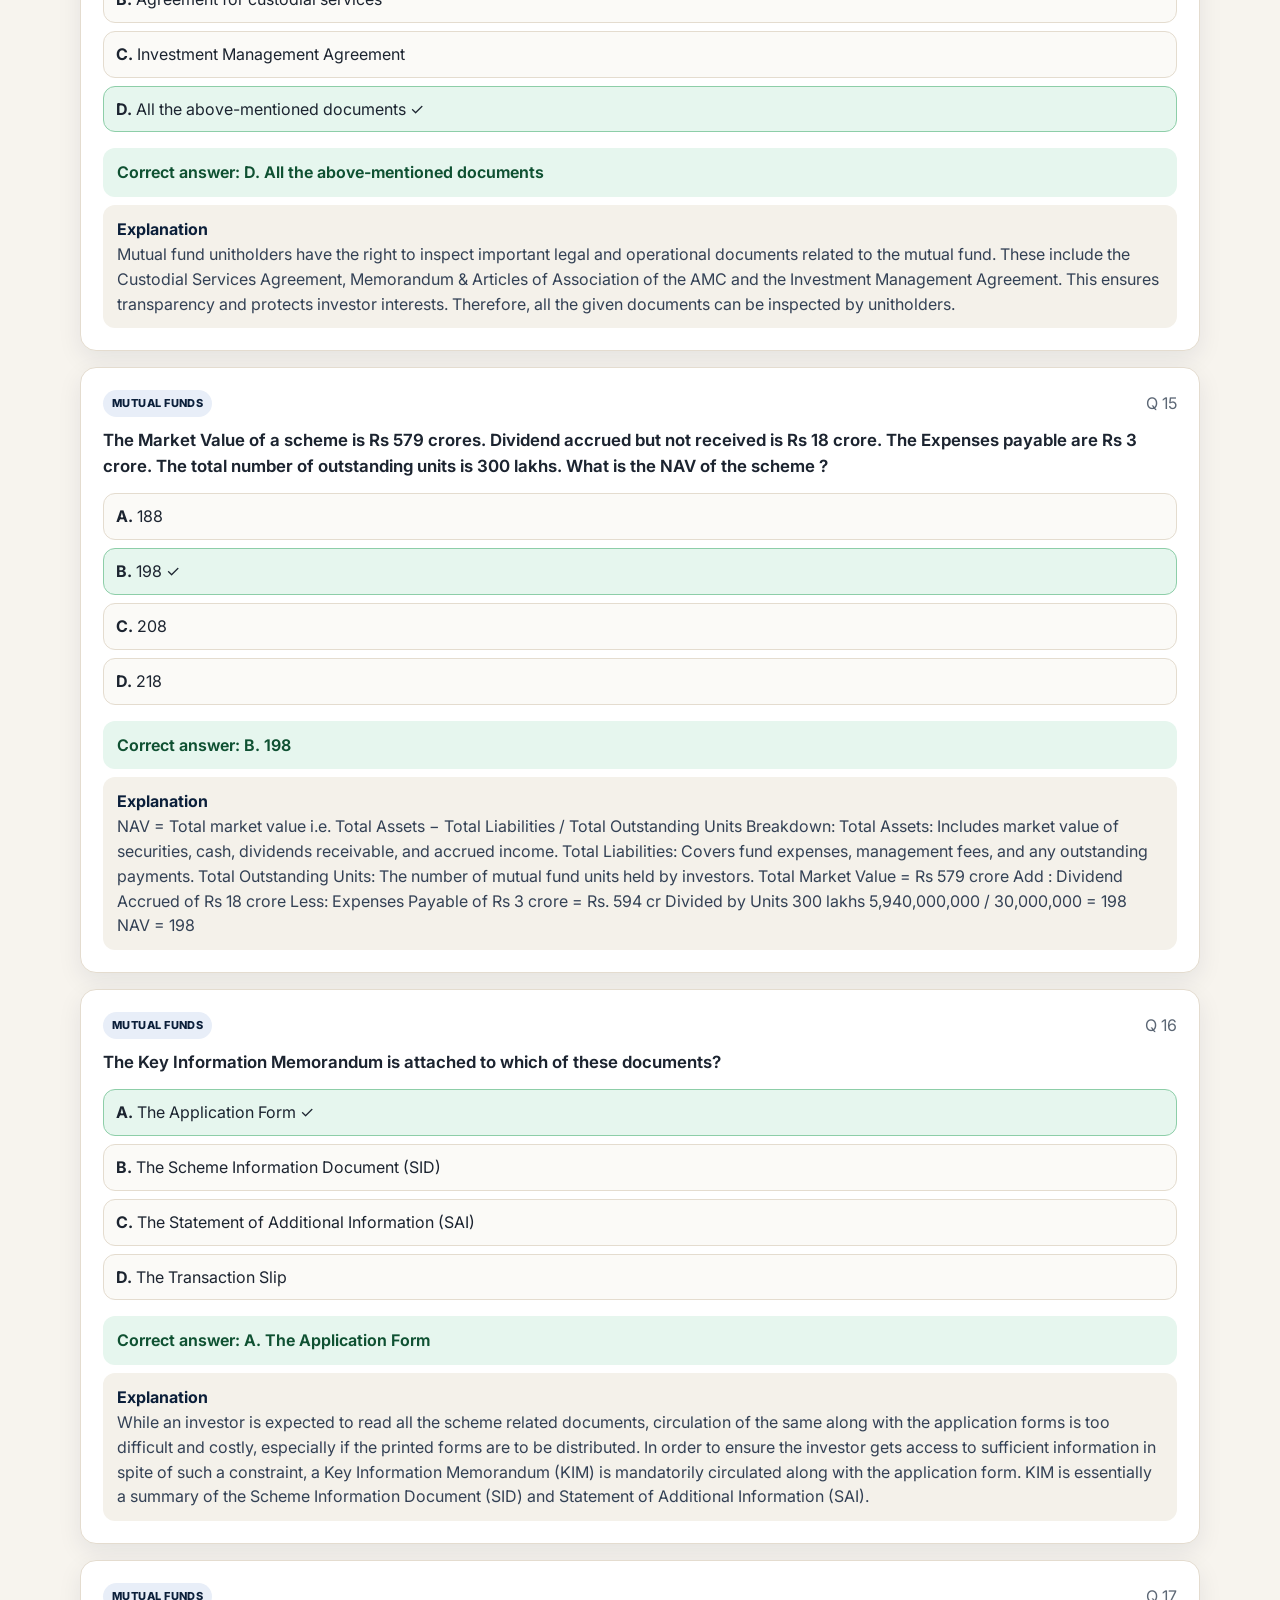
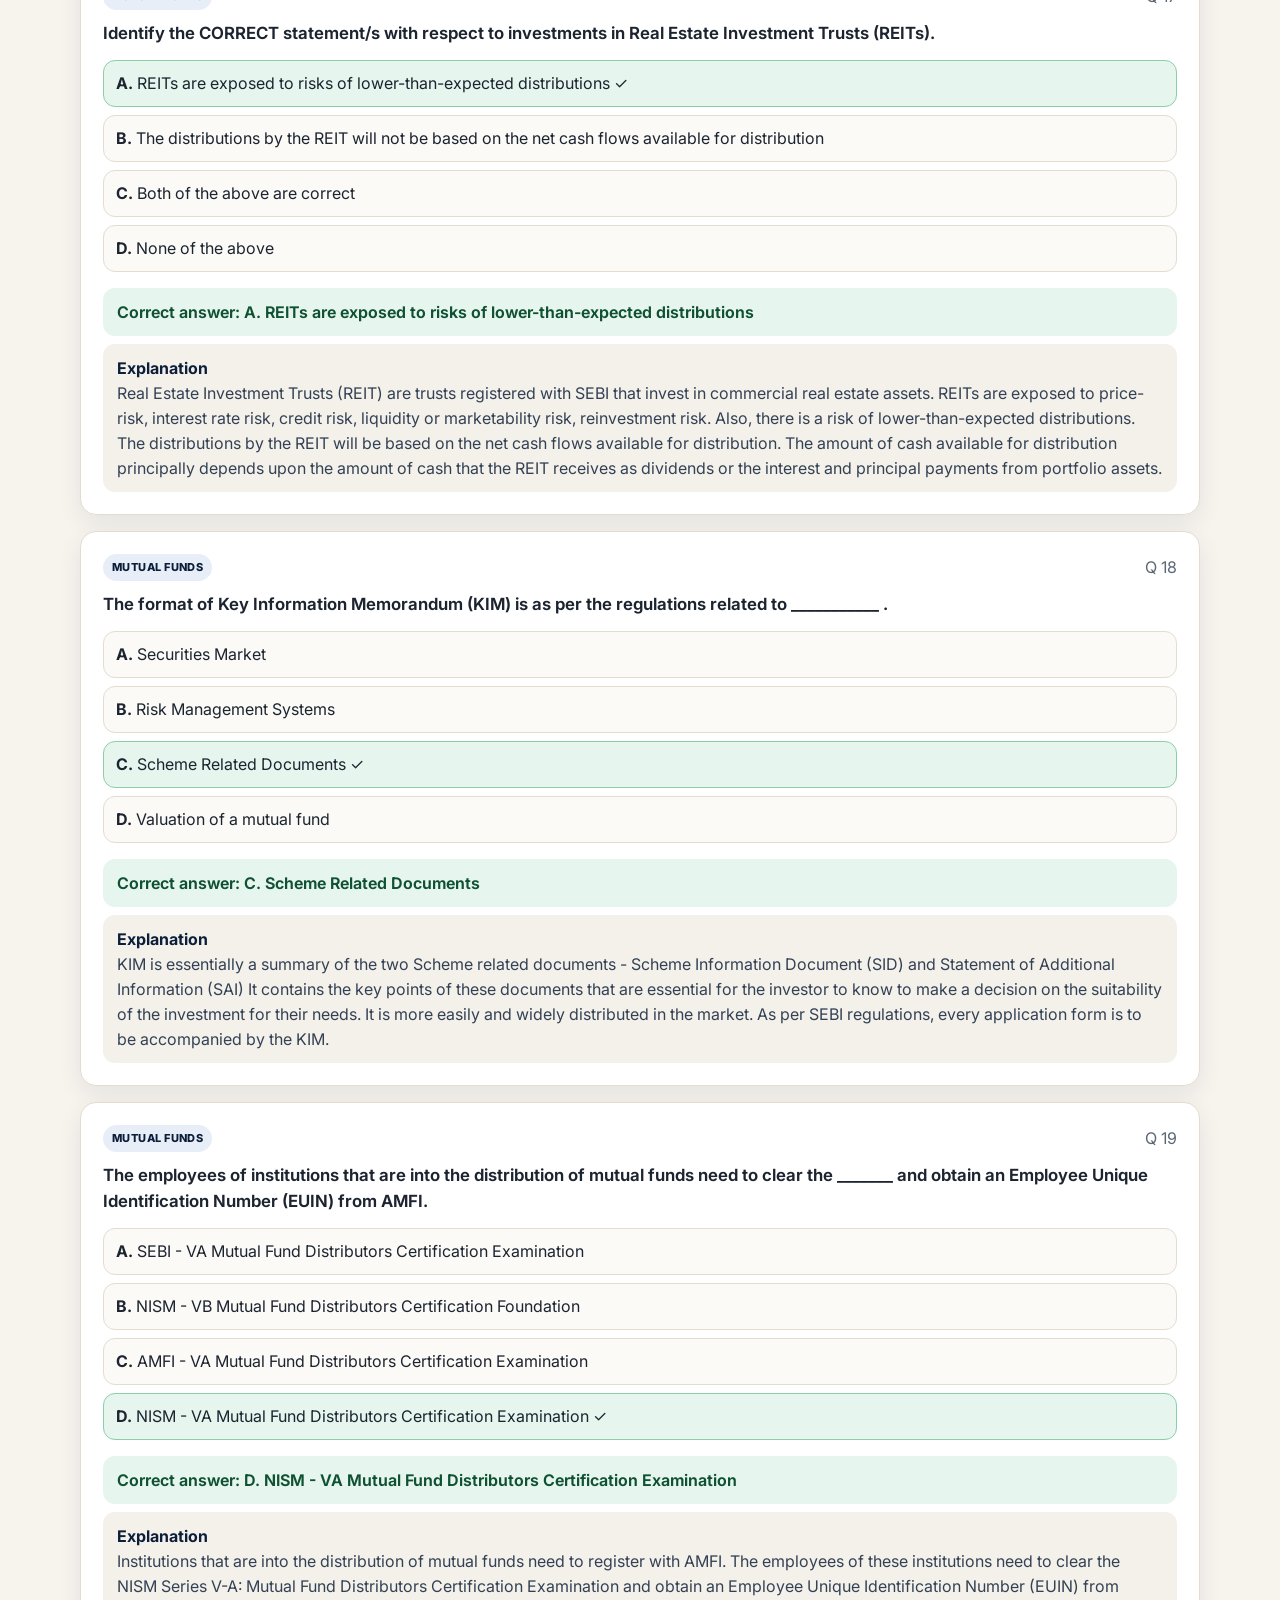
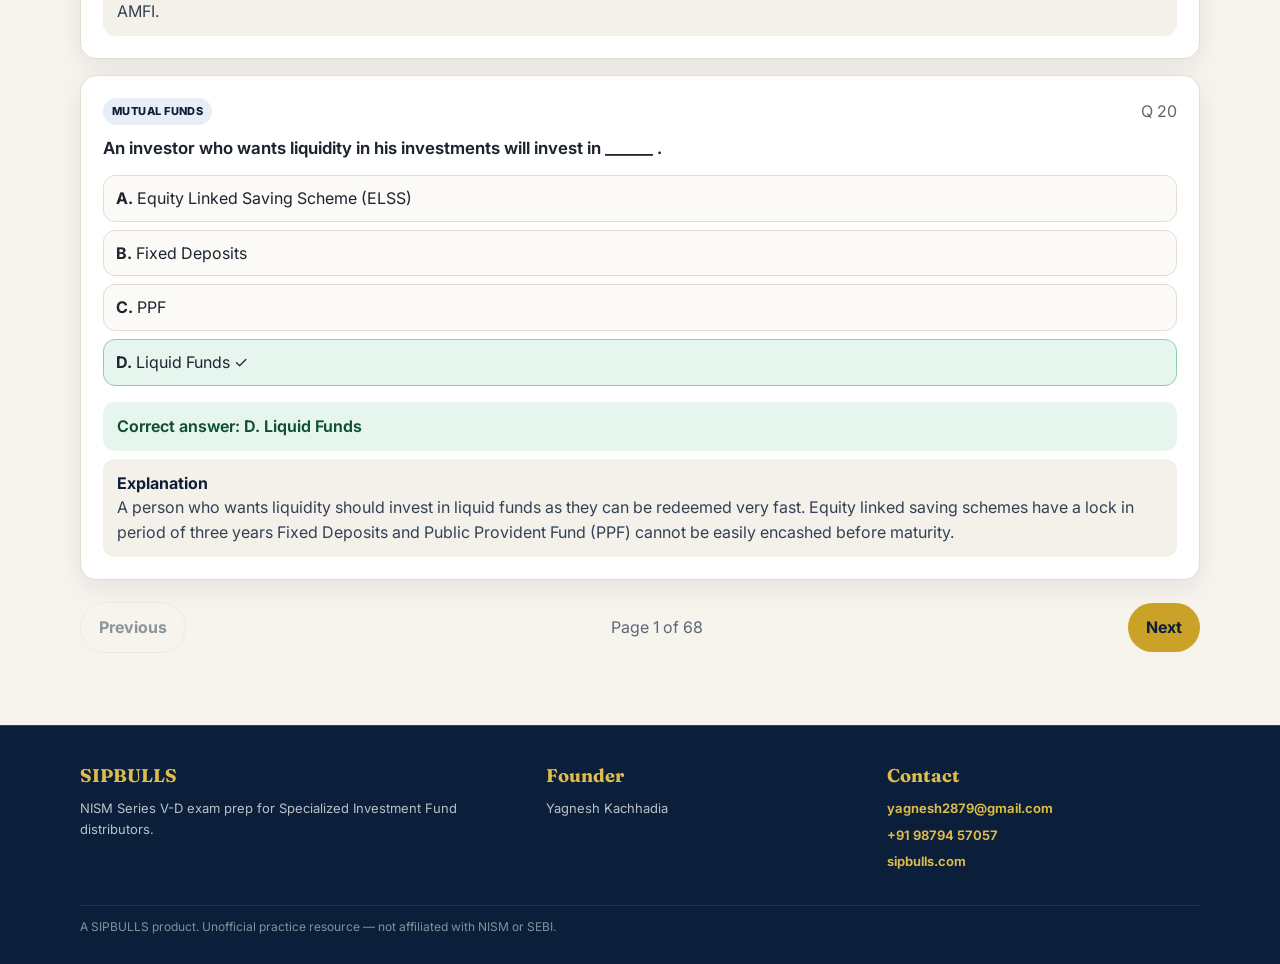
==== commit d12458f8: "Strengthen SEO for NISM V-D and CHA exam preparation pages Co-Authored-By: Claude Code <noreply@anth" ====
--- a/bank.html
+++ b/bank.html
@@ -3,12 +3,22 @@
 <head>
   <meta charset="UTF-8" />
   <meta name="viewport" content="width=device-width, initial-scale=1" />
-  <title>Question Bank | SIPBULLS</title>
+  <title>Free NISM Series V-D Question Bank with Answers | SIPBULLS</title>
   <link rel="icon" href="data:image/svg+xml,<svg xmlns='http://www.w3.org/2000/svg' viewBox='0 0 64 64'><rect width='64' height='64' rx='14' fill='%230B1F3A'/><text x='32' y='42' text-anchor='middle' font-size='20' font-family='Georgia' fill='%23C9A227'>SB</text></svg>" />
   <link rel="preconnect" href="https://fonts.googleapis.com" />
   <link rel="preconnect" href="https://fonts.gstatic.com" crossorigin />
   <link href="https://fonts.googleapis.com/css2?family=Fraunces:opsz,wght@9..144,600;9..144,700&family=Inter:wght@400;500;600;700;800&display=swap" rel="stylesheet" />
   <link rel="stylesheet" href="assets/css/styles.css" />
+  <link rel="canonical" href="https://sipbulls.com/bank.html" />
+  <meta name="description" content="Practise NISM Series V-D questions with answers and explanations for Specialized Investment Fund Distributors certification preparation.">
+  <meta name="keywords" content="NISM V-D question bank, NISM V-D questions with answers, NISM mock questions, free NISM study material, Specialized Investment Fund exam" />
+  <meta property="og:type" content="website" />
+  <meta property="og:url" content="https://sipbulls.com/bank.html" />
+  <meta property="og:title" content="Free NISM Series V-D Question Bank with Answers | SIPBULLS" />
+  <meta property="og:description" content="Practise NISM Series V-D questions with answers and explanations." />
+  <script type="application/ld+json">
+  {"@context":"https://schema.org","@type":"CollectionPage","name":"Free NISM Series V-D Question Bank","description":"NISM Series V-D practice questions with answers and explanations.","url":"https://sipbulls.com/bank.html","isPartOf":{"@id":"https://sipbulls.com/#website"}}
+  </script>
 </head>
 <body>
   <header class="site-header">
@@ -26,8 +36,8 @@
 
   <main class="wrap page-head">
     <span class="kicker" style="color:#8a6c0d;background:#f8efd4">SIPBULLS study mode</span>
-    <h1>Question Bank</h1>
-    <p class="muted">Every unique question with options, the correct answer, and an explanation.</p>
+    <h1>Free NISM Series V-D Questions & Question Bank</h1>
+    <p class="muted">Practise NISM V-D questions with options, correct answers and explanations for Specialized Investment Fund Distributors certification preparation.</p>
 
     <div class="toolbar">
       <input class="search" id="search" type="search" placeholder="Search questions, options, or explanations…" />
--- a/assets/css/styles.css
+++ b/assets/css/styles.css
@@ -176,6 +176,95 @@
   transform: translateY(-4px);
   box-shadow: 0 24px 60px rgba(11,31,58,0.16);
 }
+.founder-spotlight {
+  background: linear-gradient(135deg, var(--navy) 0%, var(--navy-2) 62%, #765d13 140%);
+  color: var(--white);
+  border: 1px solid rgba(201,162,39,0.42);
+  border-radius: var(--radius);
+  padding: 26px 30px;
+  box-shadow: var(--shadow);
+  display: grid;
+  grid-template-columns: auto 1fr auto;
+  gap: 18px;
+  align-items: center;
+}
+.founder-avatar {
+  width: 68px;
+  height: 68px;
+  border-radius: 50%;
+  display: grid;
+  place-items: center;
+  background: linear-gradient(145deg, var(--gold-2), var(--gold));
+  color: var(--navy);
+  font-family: Fraunces, Georgia, serif;
+  font-size: 1.35rem;
+  font-weight: 700;
+  letter-spacing: -0.05em;
+  border: 3px solid rgba(255,255,255,0.2);
+}
+.founder-spotlight .eyebrow {
+  color: var(--gold-2);
+  font-size: 11px;
+  font-weight: 800;
+  letter-spacing: 0.1em;
+  text-transform: uppercase;
+  margin: 0 0 4px;
+}
+.founder-spotlight h2 {
+  color: var(--white);
+  font-family: Fraunces, Georgia, serif;
+  font-size: 1.6rem;
+  margin: 0 0 5px;
+}
+.founder-spotlight p {
+  color: rgba(255,255,255,0.76);
+  margin: 0;
+}
+.founder-spotlight .founder-link {
+  white-space: nowrap;
+  color: var(--navy);
+  background: var(--gold);
+  border-radius: 999px;
+  padding: 11px 16px;
+  font-weight: 800;
+}
+.founder-spotlight .founder-link:hover { background: var(--gold-2); }
+.notes-reader { padding: 34px 0 60px; }
+.notes-reader-top { display: flex; justify-content: space-between; align-items: center; gap: 12px; margin-bottom: 30px; }
+.notes-reader-top .btn { min-height: 48px; }
+.notes-reader-top + .notes-content { margin-top: 0; }
+.notes-content { background: var(--white); border: 1px solid var(--line); border-radius: var(--radius); box-shadow: var(--shadow-sm); padding: clamp(24px, 5vw, 58px); max-width: 900px; margin: 0 auto; }
+.notes-kicker { color: #8a6c0d; font-size: 11px; font-weight: 800; letter-spacing: .1em; text-transform: uppercase; margin-bottom: 14px; }
+.notes-content h1 { color: var(--navy); font-family: Fraunces, Georgia, serif; font-size: clamp(2rem, 4vw, 3rem); line-height: 1.15; margin: 0 0 16px; }
+.notes-content h2 { color: var(--navy); font-family: Fraunces, Georgia, serif; font-size: 1.45rem; margin: 28px 0 10px; }
+.notes-summary { color: var(--muted); font-size: 1.08rem; margin: 0; }
+.notes-divider { border-top: 1px solid var(--line); margin: 28px 0; }
+.notes-points { padding-left: 24px; color: var(--ink); }
+.notes-points li { margin: 9px 0; }
+.notes-article { color: var(--ink); font-size: 1rem; line-height: 1.8; }
+.notes-article h3 { color: var(--navy); font-family: Fraunces, Georgia, serif; font-size: 1.65rem; margin: 0 0 14px; }
+.notes-article h4 { color: var(--navy-3); font-size: 1.12rem; margin: 28px 0 8px; }
+.notes-article p { margin: 0 0 16px; }
+.notes-article ul, .notes-article ol { padding-left: 26px; margin: 10px 0 18px; }
+.notes-article li { margin: 7px 0; }
+.notes-end { margin-top: 32px; padding: 16px 18px; border-left: 4px solid var(--gold); background: var(--gold-soft); color: var(--ink); }
+@media (max-width: 520px) {
+  .notes-reader-top { flex-direction: column; align-items: stretch; }
+  .notes-reader-top .btn { width: 100%; }
+  .notes-content { padding: 24px 20px; }
+  .notes-content h1 { font-size: 2rem; overflow-wrap: anywhere; }
+}
+
+@media print {
+  .site-header, .site-footer, .notes-reader-top { display: none; }
+  .notes-reader { padding: 0; width: 100%; }
+  .notes-content { box-shadow: none; border: 0; max-width: none; }
+}
+#modal-body h3 { color: var(--navy); font-family: Fraunces, Georgia, serif; font-size: 1.6rem; margin: 0 0 14px; }
+#modal-body h4 { color: var(--navy-3); font-size: 1.05rem; margin: 26px 0 8px; }
+#modal-body p { margin: 0 0 14px; }
+#modal-body ul, #modal-body ol { padding-left: 24px; margin: 8px 0 16px; }
+#modal-body li { margin: 6px 0; }
 .choice-icon {
   width: 48px;
   height: 48px;
@@ -322,6 +411,81 @@
   color: rgba(255,255,255,0.5);
   font-size: 12px;
 }
+
+/* User profile & dashboard modal styles */
+.user-chip {
+  display: inline-flex;
+  align-items: center;
+  gap: 8px;
+  background: rgba(255, 255, 255, 0.12);
+  border: 1px solid rgba(255, 255, 255, 0.25);
+  color: var(--white);
+  padding: 6px 14px;
+  border-radius: 999px;
+  font-size: 13px;
+  font-weight: 600;
+  cursor: pointer;
+  transition: 0.15s ease;
+}
+.user-chip:hover { background: rgba(255, 255, 255, 0.22); }
+.user-modal-box {
+  background: var(--white);
+  color: var(--ink);
+  border-radius: 18px;
+  max-width: 720px;
+  width: 100%;
+  max-height: 85vh;
+  overflow-y: auto;
+  padding: 32px;
+  box-shadow: var(--shadow);
+  border: 1px solid var(--line);
+}
+.user-modal-box input[type="text"] {
+  background: var(--white);
+  color: var(--ink);
+  border: 1px solid var(--line);
+  padding: 12px 16px;
+  border-radius: 12px;
+  font-size: 15px;
+  font-family: Inter, sans-serif;
+  width: 100%;
+}
+.user-modal-box input[type="text"]:focus {
+  outline: none;
+  border-color: var(--navy);
+  box-shadow: 0 0 0 3px var(--navy-soft);
+}
+.user-modal-box .stat {
+  background: var(--cream);
+  border: 1px solid var(--line);
+  border-radius: 14px;
+  padding: 16px;
+  text-align: left;
+}
+.user-modal-box .stat b {
+  color: var(--navy);
+  font-size: 1.5rem;
+}
+.history-item {
+  background: var(--cream);
+  border: 1px solid var(--line);
+  border-radius: 12px;
+  padding: 16px 20px;
+  margin-bottom: 12px;
+  display: flex;
+  justify-content: space-between;
+  align-items: center;
+  gap: 16px;
+  color: var(--ink);
+}
+.history-item .score-badge {
+  padding: 4px 10px;
+  border-radius: 999px;
+  font-weight: 700;
+  font-size: 12px;
+}
+.history-item .score-badge.pass { background: rgba(46, 133, 64, 0.15); color: #2e8540; }
+.history-item .score-badge.fail { background: rgba(217, 75, 75, 0.15); color: #d94b4b; }
 .contact-grid {
   display: grid;
   grid-template-columns: repeat(3, minmax(0, 1fr));
@@ -617,11 +781,16 @@
 }
 
 @media (max-width: 980px) {
-  .choice-grid, .stats, .exam-body, .site-footer .wrap, .contact-grid { grid-template-columns: 1fr; }
+  .choice-grid, .stats, .exam-body, .site-footer .wrap, .contact-grid, .founder-spotlight { grid-template-columns: 1fr; }
+  .founder-avatar { margin: 0 auto; }
+  .founder-spotlight { text-align: center; }
+  .founder-spotlight .founder-link { justify-self: center; }
   .weight-row { grid-template-columns: 1fr; }
   .hero { padding-top: 48px; }
   .nav { display: flex; flex-wrap: wrap; justify-content: flex-end; }
   .nav a { padding: 6px 10px; font-size: 12px; }
+  .founder-spotlight { margin-bottom: 28px; }
+  .founder-spotlight p { line-height: 1.55; }
   .exam-side { border-left: 0; border-top: 1px solid var(--line); }
   .site-header {
     height: auto;
